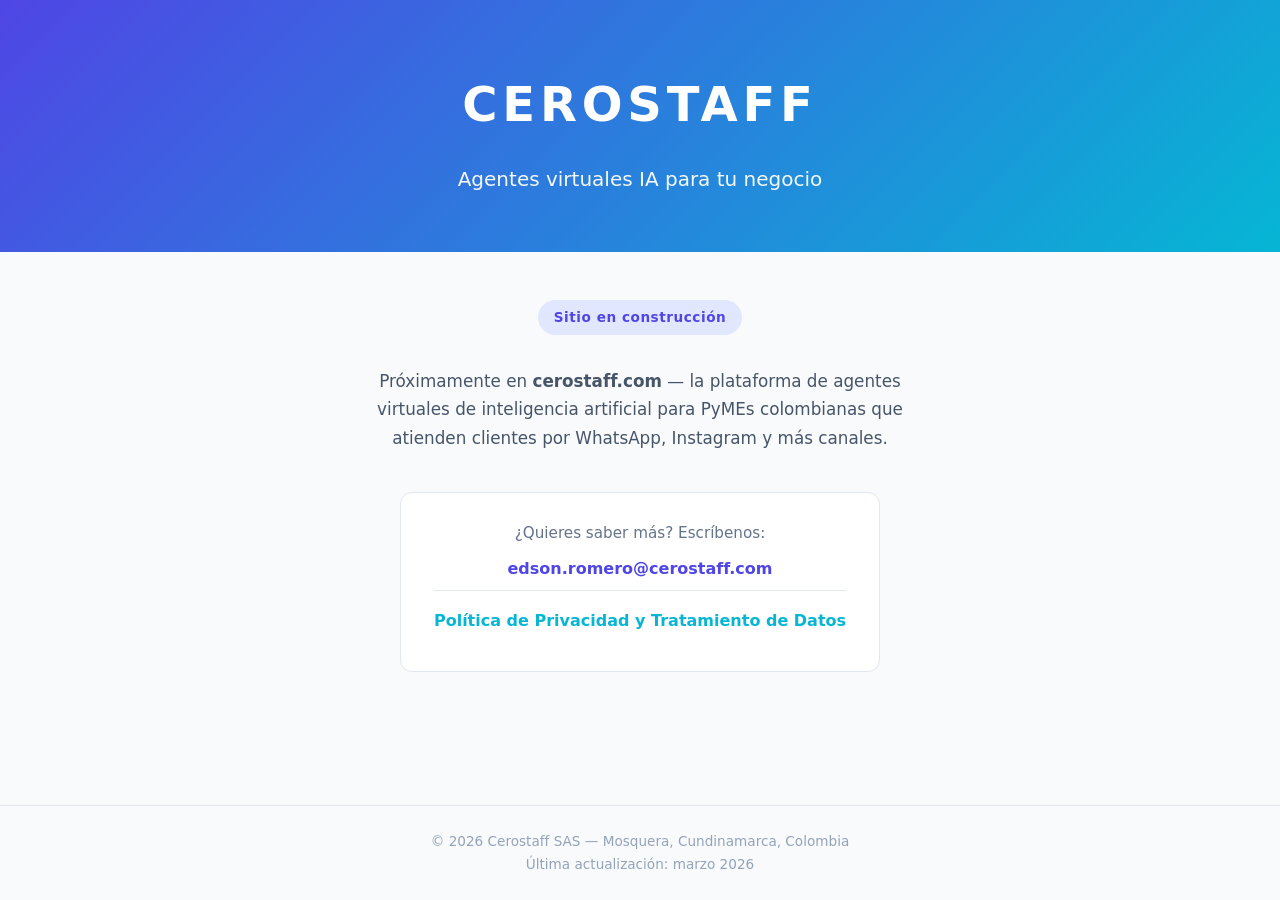
==== index.html @ b0e3f0ee "feat: privacy policy y landing page inicial" ====
<!DOCTYPE html>
<html lang="es">
<head>
  <meta charset="UTF-8">
  <meta name="viewport" content="width=device-width, initial-scale=1.0">
  <title>Cerostaff — Agentes virtuales IA para tu negocio</title>
  <style>
    * { box-sizing: border-box; margin: 0; padding: 0; }
    body {
      font-family: system-ui, -apple-system, BlinkMacSystemFont, 'Segoe UI', sans-serif;
      background: #f8fafc;
      color: #1e293b;
      line-height: 1.7;
      min-height: 100vh;
      display: flex;
      flex-direction: column;
    }
    header {
      background: linear-gradient(135deg, #4F46E5 0%, #06B6D4 100%);
      color: #fff;
      text-align: center;
      padding: 64px 24px 56px;
    }
    header h1 {
      font-size: 3rem;
      font-weight: 800;
      letter-spacing: 0.1em;
      text-transform: uppercase;
      margin-bottom: 16px;
    }
    header p.tagline {
      font-size: 1.25rem;
      opacity: 0.95;
      font-weight: 400;
    }
    main {
      max-width: 800px;
      margin: 0 auto;
      padding: 48px 24px;
      flex: 1;
      text-align: center;
    }
    .badge {
      display: inline-block;
      background: #e0e7ff;
      color: #4F46E5;
      font-size: 0.85rem;
      font-weight: 600;
      padding: 6px 16px;
      border-radius: 999px;
      margin-bottom: 32px;
      letter-spacing: 0.04em;
    }
    .description {
      font-size: 1.05rem;
      color: #475569;
      max-width: 560px;
      margin: 0 auto 40px;
    }
    .contact-block {
      background: #fff;
      border: 1px solid #e2e8f0;
      border-radius: 12px;
      padding: 28px 32px;
      max-width: 480px;
      margin: 0 auto 40px;
    }
    .contact-block p {
      font-size: 0.95rem;
      color: #64748b;
      margin-bottom: 8px;
    }
    .contact-block a {
      color: #4F46E5;
      font-weight: 600;
      text-decoration: none;
      font-size: 1rem;
    }
    .contact-block a:hover { text-decoration: underline; }
    .divider {
      border: none;
      border-top: 1px solid #e2e8f0;
      margin: 8px 0 16px;
    }
    .privacy-link {
      font-size: 0.9rem;
      color: #64748b;
    }
    .privacy-link a {
      color: #06B6D4;
      text-decoration: none;
    }
    .privacy-link a:hover { text-decoration: underline; }
    footer {
      text-align: center;
      padding: 24px;
      border-top: 1px solid #e2e8f0;
      font-size: 0.85rem;
      color: #94a3b8;
    }
  </style>
</head>
<body>
  <header>
    <h1>Cerostaff</h1>
    <p class="tagline">Agentes virtuales IA para tu negocio</p>
  </header>

  <main>
    <span class="badge">Sitio en construcción</span>

    <p class="description">
      Próximamente en <strong>cerostaff.com</strong> — la plataforma de agentes virtuales de inteligencia
      artificial para PyMEs colombianas que atienden clientes por WhatsApp, Instagram y más canales.
    </p>

    <div class="contact-block">
      <p>¿Quieres saber más? Escríbenos:</p>
      <a href="mailto:edson.romero@cerostaff.com">edson.romero@cerostaff.com</a>
      <hr class="divider">
      <p class="privacy-link">
        <a href="privacy-policy.html">Política de Privacidad y Tratamiento de Datos</a>
      </p>
    </div>
  </main>

  <footer>
    <p>© 2026 Cerostaff SAS — Mosquera, Cundinamarca, Colombia</p>
    <p>Última actualización: marzo 2026</p>
  </footer>
</body>
</html>
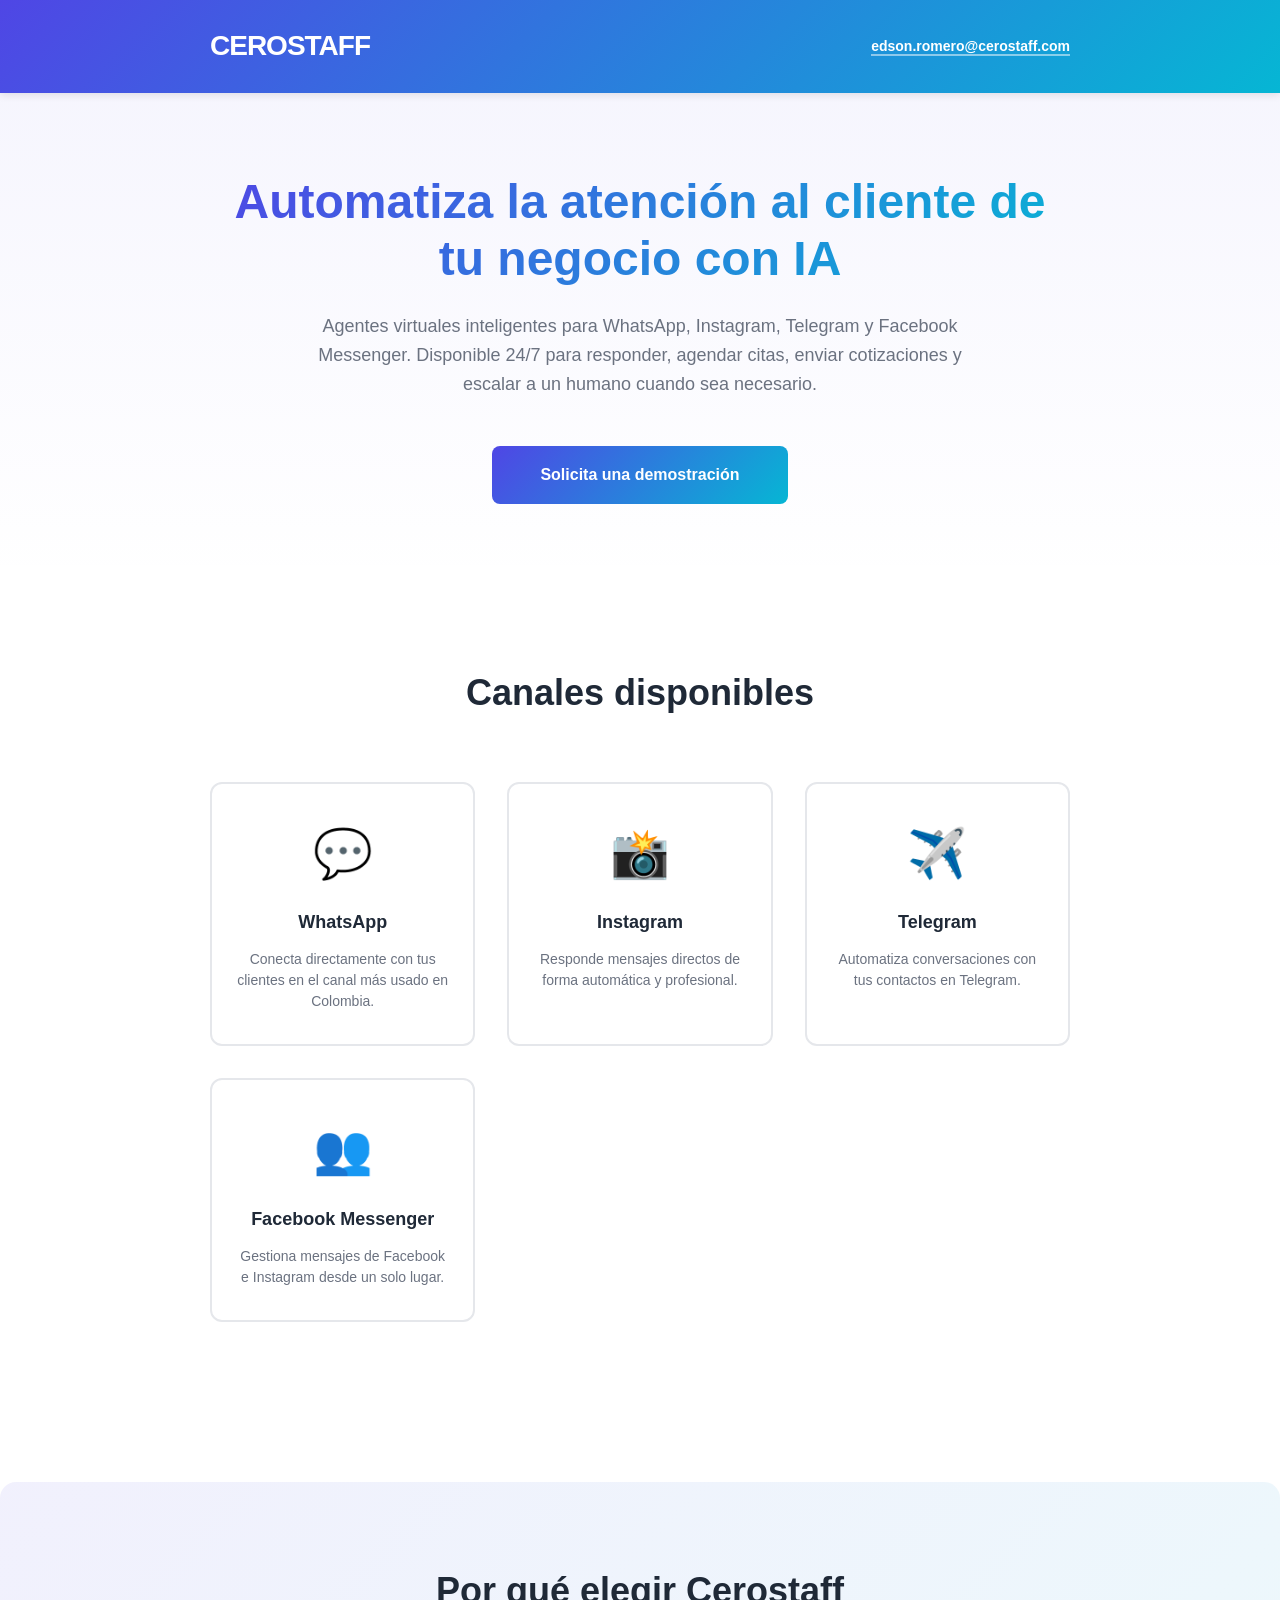
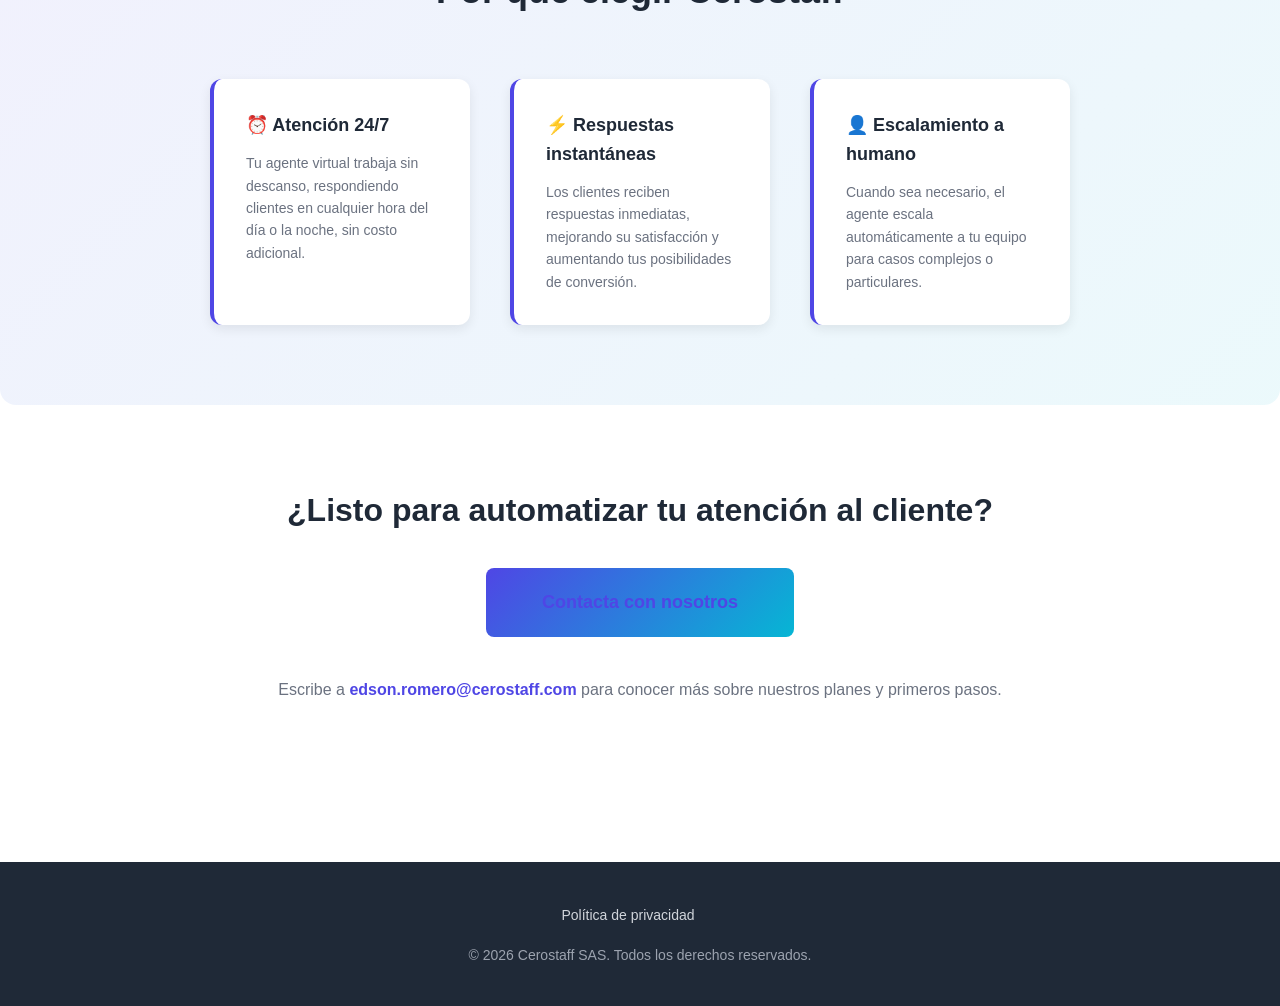
==== commit 468abd02: "Revamp index.html with new layout and styles Updated the HTML structure and styles for the website, " ====
--- a/index.html
+++ b/index.html
@@ -1,132 +1,431 @@
 <!DOCTYPE html>
 <html lang="es">
 <head>
-  <meta charset="UTF-8">
-  <meta name="viewport" content="width=device-width, initial-scale=1.0">
-  <title>Cerostaff — Agentes virtuales IA para tu negocio</title>
-  <style>
-    * { box-sizing: border-box; margin: 0; padding: 0; }
-    body {
-      font-family: system-ui, -apple-system, BlinkMacSystemFont, 'Segoe UI', sans-serif;
-      background: #f8fafc;
-      color: #1e293b;
-      line-height: 1.7;
-      min-height: 100vh;
-      display: flex;
-      flex-direction: column;
-    }
-    header {
-      background: linear-gradient(135deg, #4F46E5 0%, #06B6D4 100%);
-      color: #fff;
-      text-align: center;
-      padding: 64px 24px 56px;
-    }
-    header h1 {
-      font-size: 3rem;
-      font-weight: 800;
-      letter-spacing: 0.1em;
-      text-transform: uppercase;
-      margin-bottom: 16px;
-    }
-    header p.tagline {
-      font-size: 1.25rem;
-      opacity: 0.95;
-      font-weight: 400;
-    }
-    main {
-      max-width: 800px;
-      margin: 0 auto;
-      padding: 48px 24px;
-      flex: 1;
-      text-align: center;
-    }
-    .badge {
-      display: inline-block;
-      background: #e0e7ff;
-      color: #4F46E5;
-      font-size: 0.85rem;
-      font-weight: 600;
-      padding: 6px 16px;
-      border-radius: 999px;
-      margin-bottom: 32px;
-      letter-spacing: 0.04em;
-    }
-    .description {
-      font-size: 1.05rem;
-      color: #475569;
-      max-width: 560px;
-      margin: 0 auto 40px;
-    }
-    .contact-block {
-      background: #fff;
-      border: 1px solid #e2e8f0;
-      border-radius: 12px;
-      padding: 28px 32px;
-      max-width: 480px;
-      margin: 0 auto 40px;
-    }
-    .contact-block p {
-      font-size: 0.95rem;
-      color: #64748b;
-      margin-bottom: 8px;
-    }
-    .contact-block a {
-      color: #4F46E5;
-      font-weight: 600;
-      text-decoration: none;
-      font-size: 1rem;
-    }
-    .contact-block a:hover { text-decoration: underline; }
-    .divider {
-      border: none;
-      border-top: 1px solid #e2e8f0;
-      margin: 8px 0 16px;
-    }
-    .privacy-link {
-      font-size: 0.9rem;
-      color: #64748b;
-    }
-    .privacy-link a {
-      color: #06B6D4;
-      text-decoration: none;
-    }
-    .privacy-link a:hover { text-decoration: underline; }
-    footer {
-      text-align: center;
-      padding: 24px;
-      border-top: 1px solid #e2e8f0;
-      font-size: 0.85rem;
-      color: #94a3b8;
-    }
-  </style>
+    <meta charset="UTF-8">
+    <meta name="viewport" content="width=device-width, initial-scale=1.0">
+    <title>Cerostaff - Automatiza la Atención al Cliente con IA</title>
+    <style>
+        * {
+            margin: 0;
+            padding: 0;
+            box-sizing: border-box;
+        }
+
+        body {
+            font-family: -apple-system, BlinkMacSystemFont, 'Segoe UI', Roboto, 'Helvetica Neue', Arial, sans-serif;
+            line-height: 1.6;
+            color: #1f2937;
+            background-color: #ffffff;
+        }
+
+        .container {
+            max-width: 900px;
+            margin: 0 auto;
+            padding: 0 20px;
+        }
+
+        /* Header */
+        header {
+            background: linear-gradient(135deg, #4F46E5 0%, #06B6D4 100%);
+            padding: 24px 0;
+            position: sticky;
+            top: 0;
+            z-index: 1000;
+            box-shadow: 0 2px 8px rgba(0, 0, 0, 0.1);
+        }
+
+        .header-content {
+            display: flex;
+            justify-content: space-between;
+            align-items: center;
+        }
+
+        .logo {
+            font-size: 28px;
+            font-weight: 900;
+            color: white;
+            letter-spacing: -1px;
+        }
+
+        .contact-header {
+            font-size: 14px;
+            color: rgba(255, 255, 255, 0.9);
+        }
+
+        .contact-header a {
+            color: white;
+            text-decoration: none;
+            font-weight: 600;
+            border-bottom: 2px solid rgba(255, 255, 255, 0.5);
+            transition: border-color 0.3s;
+        }
+
+        .contact-header a:hover {
+            border-bottom-color: white;
+        }
+
+        /* Hero Section */
+        .hero {
+            padding: 80px 0;
+            text-align: center;
+            background: linear-gradient(180deg, rgba(79, 70, 229, 0.05) 0%, transparent 100%);
+        }
+
+        .hero h1 {
+            font-size: 48px;
+            font-weight: 900;
+            margin-bottom: 24px;
+            background: linear-gradient(135deg, #4F46E5 0%, #06B6D4 100%);
+            -webkit-background-clip: text;
+            -webkit-text-fill-color: transparent;
+            background-clip: text;
+            line-height: 1.2;
+        }
+
+        .hero p {
+            font-size: 18px;
+            color: #6b7280;
+            margin-bottom: 48px;
+            max-width: 700px;
+            margin-left: auto;
+            margin-right: auto;
+        }
+
+        .cta-button {
+            display: inline-block;
+            background: linear-gradient(135deg, #4F46E5 0%, #06B6D4 100%);
+            color: white;
+            padding: 16px 48px;
+            border-radius: 8px;
+            text-decoration: none;
+            font-weight: 600;
+            font-size: 16px;
+            transition: transform 0.3s, box-shadow 0.3s;
+            border: none;
+            cursor: pointer;
+        }
+
+        .cta-button:hover {
+            transform: translateY(-2px);
+            box-shadow: 0 12px 24px rgba(79, 70, 229, 0.3);
+        }
+
+        /* Channels Section */
+        .channels {
+            padding: 80px 0;
+        }
+
+        .section-title {
+            font-size: 36px;
+            font-weight: 900;
+            text-align: center;
+            margin-bottom: 60px;
+            color: #1f2937;
+        }
+
+        .channels-grid {
+            display: grid;
+            grid-template-columns: repeat(auto-fit, minmax(200px, 1fr));
+            gap: 32px;
+            margin-bottom: 80px;
+        }
+
+        .channel-card {
+            background: #ffffff;
+            border: 2px solid #e5e7eb;
+            border-radius: 12px;
+            padding: 32px 24px;
+            text-align: center;
+            transition: all 0.3s;
+            cursor: pointer;
+        }
+
+        .channel-card:hover {
+            border-color: #4F46E5;
+            box-shadow: 0 12px 32px rgba(79, 70, 229, 0.15);
+            transform: translateY(-4px);
+        }
+
+        .channel-icon {
+            font-size: 48px;
+            margin-bottom: 16px;
+            display: block;
+        }
+
+        .channel-card h3 {
+            font-size: 18px;
+            font-weight: 700;
+            margin-bottom: 12px;
+            color: #1f2937;
+        }
+
+        .channel-card p {
+            font-size: 14px;
+            color: #6b7280;
+            line-height: 1.5;
+        }
+
+        /* Benefits Section */
+        .benefits {
+            background: linear-gradient(135deg, rgba(79, 70, 229, 0.08) 0%, rgba(6, 182, 212, 0.08) 100%);
+            padding: 80px 0;
+            border-radius: 16px;
+        }
+
+        .benefits-grid {
+            display: grid;
+            grid-template-columns: repeat(auto-fit, minmax(250px, 1fr));
+            gap: 40px;
+        }
+
+        .benefit-card {
+            background: white;
+            padding: 32px;
+            border-radius: 12px;
+            border-left: 4px solid #4F46E5;
+            box-shadow: 0 4px 12px rgba(0, 0, 0, 0.08);
+        }
+
+        .benefit-card h3 {
+            font-size: 18px;
+            font-weight: 700;
+            margin-bottom: 12px;
+            color: #1f2937;
+        }
+
+        .benefit-card p {
+            font-size: 14px;
+            color: #6b7280;
+            line-height: 1.6;
+        }
+
+        /* Contact Section */
+        .contact {
+            padding: 80px 0;
+            text-align: center;
+        }
+
+        .contact h2 {
+            font-size: 32px;
+            font-weight: 900;
+            margin-bottom: 32px;
+            color: #1f2937;
+        }
+
+        .contact-cta {
+            display: inline-block;
+            background: linear-gradient(135deg, #4F46E5 0%, #06B6D4 100%);
+            color: white;
+            padding: 20px 56px;
+            border-radius: 8px;
+            text-decoration: none;
+            font-weight: 700;
+            font-size: 18px;
+            transition: transform 0.3s, box-shadow 0.3s;
+            margin-bottom: 24px;
+        }
+
+        .contact-cta:hover {
+            transform: translateY(-2px);
+            box-shadow: 0 16px 32px rgba(79, 70, 229, 0.35);
+        }
+
+        .contact p {
+            font-size: 16px;
+            color: #6b7280;
+            margin-top: 16px;
+        }
+
+        .contact a {
+            color: #4F46E5;
+            text-decoration: none;
+            font-weight: 600;
+            transition: color 0.3s;
+        }
+
+        .contact a:hover {
+            color: #06B6D4;
+        }
+
+        /* Footer */
+        footer {
+            background: #1f2937;
+            color: white;
+            padding: 40px 0;
+            margin-top: 80px;
+            text-align: center;
+        }
+
+        .footer-content {
+            margin-bottom: 16px;
+        }
+
+        .footer-links a {
+            color: #d1d5db;
+            text-decoration: none;
+            font-size: 14px;
+            transition: color 0.3s;
+            margin-right: 24px;
+        }
+
+        .footer-links a:hover {
+            color: #06B6D4;
+        }
+
+        .footer-copyright {
+            font-size: 14px;
+            color: #9ca3af;
+            margin-top: 16px;
+        }
+
+        /* Responsive */
+        @media (max-width: 768px) {
+            .hero h1 {
+                font-size: 36px;
+            }
+
+            .hero p {
+                font-size: 16px;
+            }
+
+            .section-title {
+                font-size: 28px;
+            }
+
+            .channels-grid {
+                grid-template-columns: 1fr;
+                gap: 20px;
+            }
+
+            .benefits-grid {
+                grid-template-columns: 1fr;
+            }
+
+            .header-content {
+                flex-direction: column;
+                gap: 12px;
+            }
+
+            .contact-header {
+                font-size: 12px;
+            }
+        }
+
+        @media (max-width: 480px) {
+            .hero {
+                padding: 60px 0;
+            }
+
+            .hero h1 {
+                font-size: 28px;
+                margin-bottom: 16px;
+            }
+
+            .cta-button {
+                padding: 14px 32px;
+                font-size: 14px;
+            }
+
+            .contact-cta {
+                padding: 16px 40px;
+                font-size: 16px;
+            }
+        }
+    </style>
 </head>
 <body>
-  <header>
-    <h1>Cerostaff</h1>
-    <p class="tagline">Agentes virtuales IA para tu negocio</p>
-  </header>
-
-  <main>
-    <span class="badge">Sitio en construcción</span>
-
-    <p class="description">
-      Próximamente en <strong>cerostaff.com</strong> — la plataforma de agentes virtuales de inteligencia
-      artificial para PyMEs colombianas que atienden clientes por WhatsApp, Instagram y más canales.
-    </p>
-
-    <div class="contact-block">
-      <p>¿Quieres saber más? Escríbenos:</p>
-      <a href="mailto:edson.romero@cerostaff.com">edson.romero@cerostaff.com</a>
-      <hr class="divider">
-      <p class="privacy-link">
-        <a href="privacy-policy.html">Política de Privacidad y Tratamiento de Datos</a>
-      </p>
-    </div>
-  </main>
-
-  <footer>
-    <p>© 2026 Cerostaff SAS — Mosquera, Cundinamarca, Colombia</p>
-    <p>Última actualización: marzo 2026</p>
-  </footer>
+    <!-- Header -->
+    <header>
+        <div class="container">
+            <div class="header-content">
+                <div class="logo">CEROSTAFF</div>
+                <div class="contact-header">
+                    <a href="mailto:edson.romero@cerostaff.com">edson.romero@cerostaff.com</a>
+                </div>
+            </div>
+        </div>
+    </header>
+
+    <!-- Hero Section -->
+    <section class="hero">
+        <div class="container">
+            <h1>Automatiza la atención al cliente de tu negocio con IA</h1>
+            <p>Agentes virtuales inteligentes para WhatsApp, Instagram, Telegram y Facebook Messenger. Disponible 24/7 para responder, agendar citas, enviar cotizaciones y escalar a un humano cuando sea necesario.</p>
+            <a href="mailto:edson.romero@cerostaff.com" class="cta-button">Solicita una demostración</a>
+        </div>
+    </section>
+
+    <!-- Channels Section -->
+    <section class="channels">
+        <div class="container">
+            <h2 class="section-title">Canales disponibles</h2>
+            <div class="channels-grid">
+                <div class="channel-card">
+                    <span class="channel-icon">💬</span>
+                    <h3>WhatsApp</h3>
+                    <p>Conecta directamente con tus clientes en el canal más usado en Colombia.</p>
+                </div>
+                <div class="channel-card">
+                    <span class="channel-icon">📸</span>
+                    <h3>Instagram</h3>
+                    <p>Responde mensajes directos de forma automática y profesional.</p>
+                </div>
+                <div class="channel-card">
+                    <span class="channel-icon">✈️</span>
+                    <h3>Telegram</h3>
+                    <p>Automatiza conversaciones con tus contactos en Telegram.</p>
+                </div>
+                <div class="channel-card">
+                    <span class="channel-icon">👥</span>
+                    <h3>Facebook Messenger</h3>
+                    <p>Gestiona mensajes de Facebook e Instagram desde un solo lugar.</p>
+                </div>
+            </div>
+        </div>
+    </section>
+
+    <!-- Benefits Section -->
+    <section class="benefits">
+        <div class="container">
+            <h2 class="section-title">Por qué elegir Cerostaff</h2>
+            <div class="benefits-grid">
+                <div class="benefit-card">
+                    <h3>⏰ Atención 24/7</h3>
+                    <p>Tu agente virtual trabaja sin descanso, respondiendo clientes en cualquier hora del día o la noche, sin costo adicional.</p>
+                </div>
+                <div class="benefit-card">
+                    <h3>⚡ Respuestas instantáneas</h3>
+                    <p>Los clientes reciben respuestas inmediatas, mejorando su satisfacción y aumentando tus posibilidades de conversión.</p>
+                </div>
+                <div class="benefit-card">
+                    <h3>👤 Escalamiento a humano</h3>
+                    <p>Cuando sea necesario, el agente escala automáticamente a tu equipo para casos complejos o particulares.</p>
+                </div>
+            </div>
+        </div>
+    </section>
+
+    <!-- Contact Section -->
+    <section class="contact">
+        <div class="container">
+            <h2>¿Listo para automatizar tu atención al cliente?</h2>
+            <a href="mailto:edson.romero@cerostaff.com" class="contact-cta">Contacta con nosotros</a>
+            <p>Escribe a <a href="mailto:edson.romero@cerostaff.com">edson.romero@cerostaff.com</a> para conocer más sobre nuestros planes y primeros pasos.</p>
+        </div>
+    </section>
+
+    <!-- Footer -->
+    <footer>
+        <div class="container">
+            <div class="footer-content">
+                <div class="footer-links">
+                    <a href="/privacy-policy.html">Política de privacidad</a>
+                </div>
+            </div>
+            <div class="footer-copyright">
+                © 2026 Cerostaff SAS. Todos los derechos reservados.
+            </div>
+        </div>
+    </footer>
 </body>
 </html>
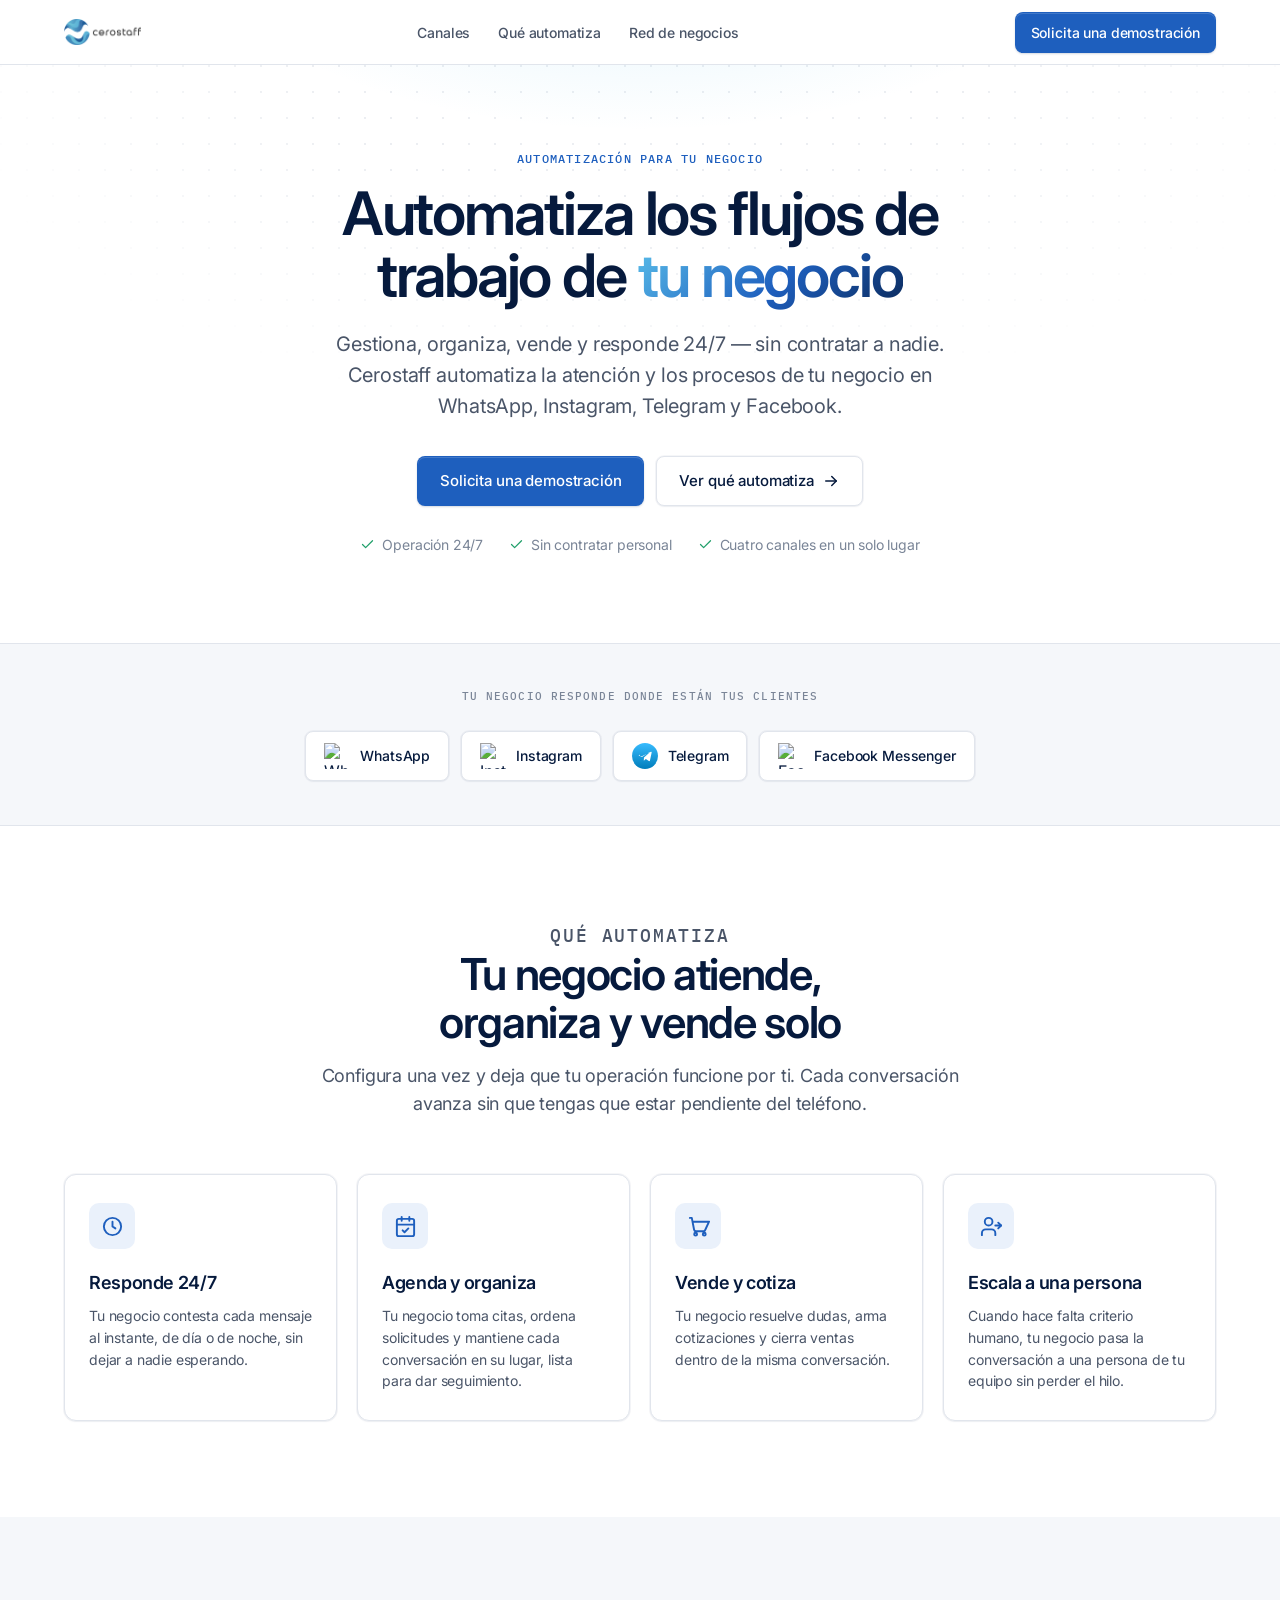
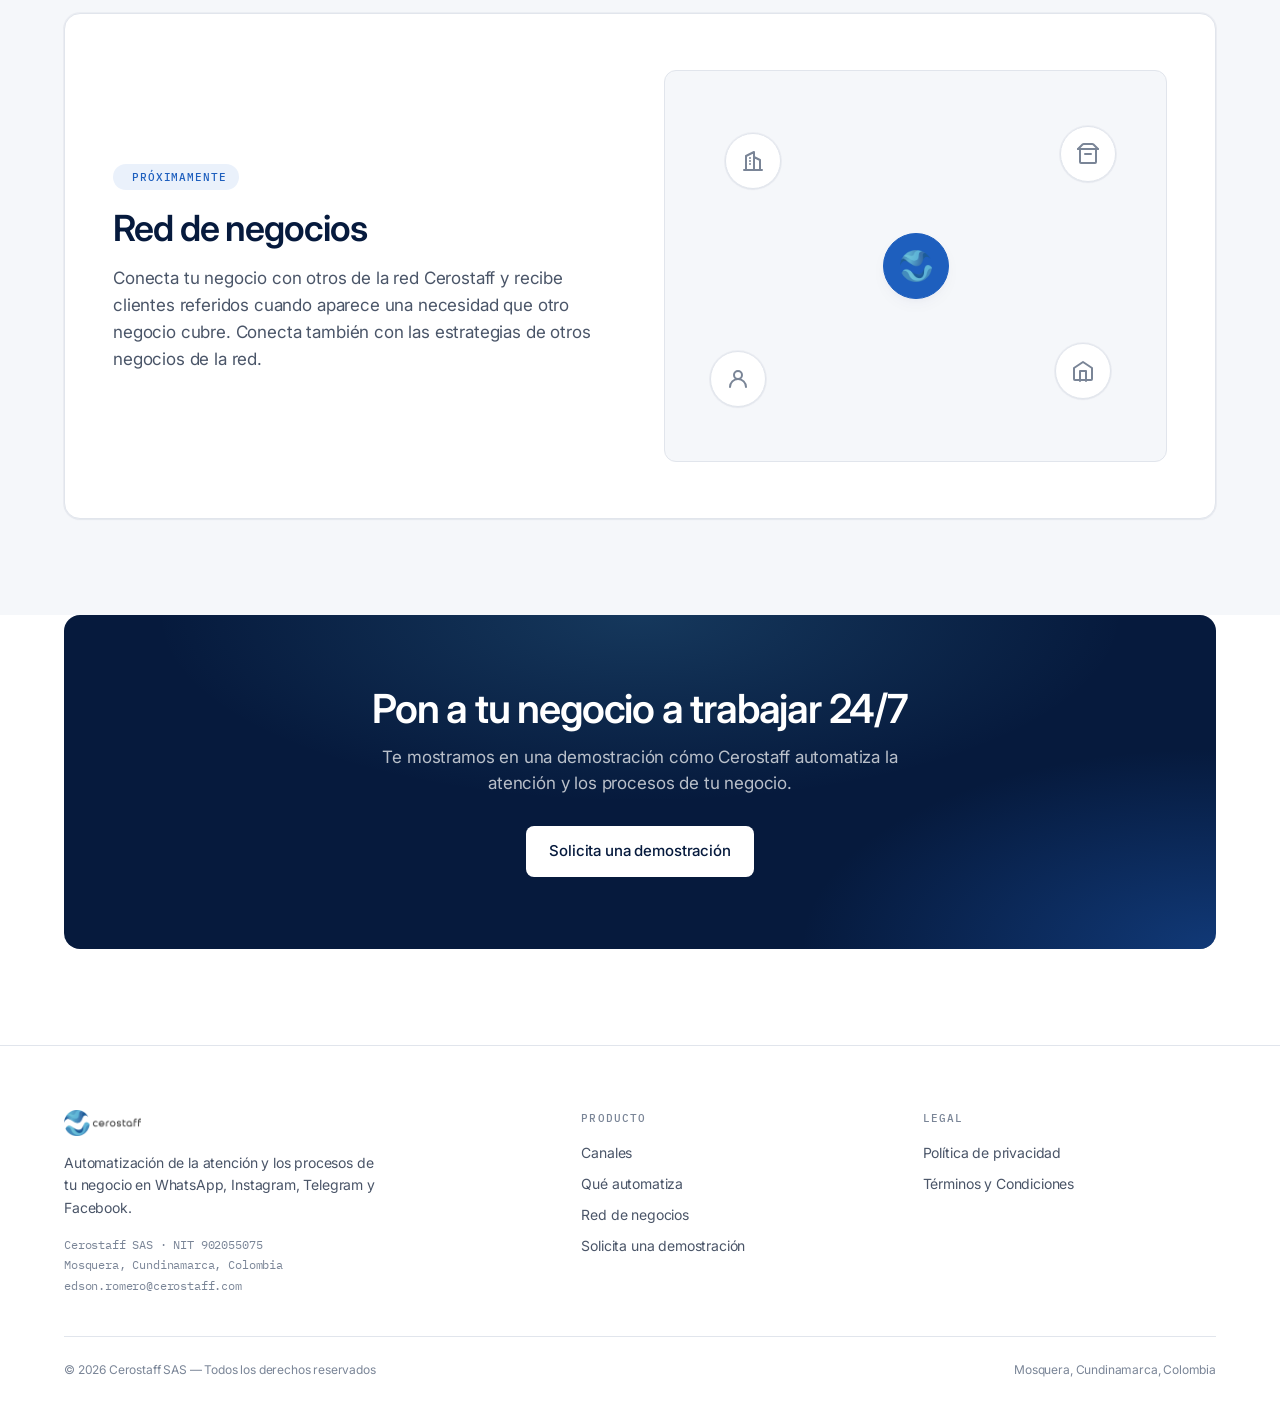
==== commit be60b236: "feat: nuevo contenido legal y landing (narrativa automatización)" ====
--- a/index.html
+++ b/index.html
@@ -1,431 +1,195 @@
 <!DOCTYPE html>
 <html lang="es">
 <head>
-    <meta charset="UTF-8">
-    <meta name="viewport" content="width=device-width, initial-scale=1.0">
-    <title>Cerostaff - Automatiza la Atención al Cliente con IA</title>
-    <style>
-        * {
-            margin: 0;
-            padding: 0;
-            box-sizing: border-box;
-        }
-
-        body {
-            font-family: -apple-system, BlinkMacSystemFont, 'Segoe UI', Roboto, 'Helvetica Neue', Arial, sans-serif;
-            line-height: 1.6;
-            color: #1f2937;
-            background-color: #ffffff;
-        }
-
-        .container {
-            max-width: 900px;
-            margin: 0 auto;
-            padding: 0 20px;
-        }
-
-        /* Header */
-        header {
-            background: linear-gradient(135deg, #4F46E5 0%, #06B6D4 100%);
-            padding: 24px 0;
-            position: sticky;
-            top: 0;
-            z-index: 1000;
-            box-shadow: 0 2px 8px rgba(0, 0, 0, 0.1);
-        }
-
-        .header-content {
-            display: flex;
-            justify-content: space-between;
-            align-items: center;
-        }
-
-        .logo {
-            font-size: 28px;
-            font-weight: 900;
-            color: white;
-            letter-spacing: -1px;
-        }
-
-        .contact-header {
-            font-size: 14px;
-            color: rgba(255, 255, 255, 0.9);
-        }
-
-        .contact-header a {
-            color: white;
-            text-decoration: none;
-            font-weight: 600;
-            border-bottom: 2px solid rgba(255, 255, 255, 0.5);
-            transition: border-color 0.3s;
-        }
-
-        .contact-header a:hover {
-            border-bottom-color: white;
-        }
-
-        /* Hero Section */
-        .hero {
-            padding: 80px 0;
-            text-align: center;
-            background: linear-gradient(180deg, rgba(79, 70, 229, 0.05) 0%, transparent 100%);
-        }
-
-        .hero h1 {
-            font-size: 48px;
-            font-weight: 900;
-            margin-bottom: 24px;
-            background: linear-gradient(135deg, #4F46E5 0%, #06B6D4 100%);
-            -webkit-background-clip: text;
-            -webkit-text-fill-color: transparent;
-            background-clip: text;
-            line-height: 1.2;
-        }
-
-        .hero p {
-            font-size: 18px;
-            color: #6b7280;
-            margin-bottom: 48px;
-            max-width: 700px;
-            margin-left: auto;
-            margin-right: auto;
-        }
-
-        .cta-button {
-            display: inline-block;
-            background: linear-gradient(135deg, #4F46E5 0%, #06B6D4 100%);
-            color: white;
-            padding: 16px 48px;
-            border-radius: 8px;
-            text-decoration: none;
-            font-weight: 600;
-            font-size: 16px;
-            transition: transform 0.3s, box-shadow 0.3s;
-            border: none;
-            cursor: pointer;
-        }
-
-        .cta-button:hover {
-            transform: translateY(-2px);
-            box-shadow: 0 12px 24px rgba(79, 70, 229, 0.3);
-        }
-
-        /* Channels Section */
-        .channels {
-            padding: 80px 0;
-        }
-
-        .section-title {
-            font-size: 36px;
-            font-weight: 900;
-            text-align: center;
-            margin-bottom: 60px;
-            color: #1f2937;
-        }
-
-        .channels-grid {
-            display: grid;
-            grid-template-columns: repeat(auto-fit, minmax(200px, 1fr));
-            gap: 32px;
-            margin-bottom: 80px;
-        }
-
-        .channel-card {
-            background: #ffffff;
-            border: 2px solid #e5e7eb;
-            border-radius: 12px;
-            padding: 32px 24px;
-            text-align: center;
-            transition: all 0.3s;
-            cursor: pointer;
-        }
-
-        .channel-card:hover {
-            border-color: #4F46E5;
-            box-shadow: 0 12px 32px rgba(79, 70, 229, 0.15);
-            transform: translateY(-4px);
-        }
-
-        .channel-icon {
-            font-size: 48px;
-            margin-bottom: 16px;
-            display: block;
-        }
-
-        .channel-card h3 {
-            font-size: 18px;
-            font-weight: 700;
-            margin-bottom: 12px;
-            color: #1f2937;
-        }
-
-        .channel-card p {
-            font-size: 14px;
-            color: #6b7280;
-            line-height: 1.5;
-        }
-
-        /* Benefits Section */
-        .benefits {
-            background: linear-gradient(135deg, rgba(79, 70, 229, 0.08) 0%, rgba(6, 182, 212, 0.08) 100%);
-            padding: 80px 0;
-            border-radius: 16px;
-        }
-
-        .benefits-grid {
-            display: grid;
-            grid-template-columns: repeat(auto-fit, minmax(250px, 1fr));
-            gap: 40px;
-        }
-
-        .benefit-card {
-            background: white;
-            padding: 32px;
-            border-radius: 12px;
-            border-left: 4px solid #4F46E5;
-            box-shadow: 0 4px 12px rgba(0, 0, 0, 0.08);
-        }
-
-        .benefit-card h3 {
-            font-size: 18px;
-            font-weight: 700;
-            margin-bottom: 12px;
-            color: #1f2937;
-        }
-
-        .benefit-card p {
-            font-size: 14px;
-            color: #6b7280;
-            line-height: 1.6;
-        }
-
-        /* Contact Section */
-        .contact {
-            padding: 80px 0;
-            text-align: center;
-        }
-
-        .contact h2 {
-            font-size: 32px;
-            font-weight: 900;
-            margin-bottom: 32px;
-            color: #1f2937;
-        }
-
-        .contact-cta {
-            display: inline-block;
-            background: linear-gradient(135deg, #4F46E5 0%, #06B6D4 100%);
-            color: white;
-            padding: 20px 56px;
-            border-radius: 8px;
-            text-decoration: none;
-            font-weight: 700;
-            font-size: 18px;
-            transition: transform 0.3s, box-shadow 0.3s;
-            margin-bottom: 24px;
-        }
-
-        .contact-cta:hover {
-            transform: translateY(-2px);
-            box-shadow: 0 16px 32px rgba(79, 70, 229, 0.35);
-        }
-
-        .contact p {
-            font-size: 16px;
-            color: #6b7280;
-            margin-top: 16px;
-        }
-
-        .contact a {
-            color: #4F46E5;
-            text-decoration: none;
-            font-weight: 600;
-            transition: color 0.3s;
-        }
-
-        .contact a:hover {
-            color: #06B6D4;
-        }
-
-        /* Footer */
-        footer {
-            background: #1f2937;
-            color: white;
-            padding: 40px 0;
-            margin-top: 80px;
-            text-align: center;
-        }
-
-        .footer-content {
-            margin-bottom: 16px;
-        }
-
-        .footer-links a {
-            color: #d1d5db;
-            text-decoration: none;
-            font-size: 14px;
-            transition: color 0.3s;
-            margin-right: 24px;
-        }
-
-        .footer-links a:hover {
-            color: #06B6D4;
-        }
-
-        .footer-copyright {
-            font-size: 14px;
-            color: #9ca3af;
-            margin-top: 16px;
-        }
-
-        /* Responsive */
-        @media (max-width: 768px) {
-            .hero h1 {
-                font-size: 36px;
-            }
-
-            .hero p {
-                font-size: 16px;
-            }
-
-            .section-title {
-                font-size: 28px;
-            }
-
-            .channels-grid {
-                grid-template-columns: 1fr;
-                gap: 20px;
-            }
-
-            .benefits-grid {
-                grid-template-columns: 1fr;
-            }
-
-            .header-content {
-                flex-direction: column;
-                gap: 12px;
-            }
-
-            .contact-header {
-                font-size: 12px;
-            }
-        }
-
-        @media (max-width: 480px) {
-            .hero {
-                padding: 60px 0;
-            }
-
-            .hero h1 {
-                font-size: 28px;
-                margin-bottom: 16px;
-            }
-
-            .cta-button {
-                padding: 14px 32px;
-                font-size: 14px;
-            }
-
-            .contact-cta {
-                padding: 16px 40px;
-                font-size: 16px;
-            }
-        }
-    </style>
+<meta charset="UTF-8"/>
+<meta name="viewport" content="width=device-width, initial-scale=1.0"/>
+<title>Cerostaff — Automatiza los flujos de trabajo de tu negocio</title>
+<meta name="description" content="Cerostaff automatiza la atención y los procesos de tu negocio en WhatsApp, Instagram, Telegram y Facebook. Gestiona, organiza, vende y responde 24/7 sin contratar a nadie."/>
+<link rel="icon" type="image/png" href="assets/logo-icon.png"/>
+<link rel="stylesheet" href="styles.css"/>
 </head>
 <body>
-    <!-- Header -->
-    <header>
-        <div class="container">
-            <div class="header-content">
-                <div class="logo">CEROSTAFF</div>
-                <div class="contact-header">
-                    <a href="mailto:edson.romero@cerostaff.com">edson.romero@cerostaff.com</a>
-                </div>
-            </div>
+
+<!-- ===================== HEADER ===================== -->
+<header class="site-header">
+  <div class="container">
+    <a class="logo" href="index.html" aria-label="Cerostaff — inicio">
+      <img src="assets/logo-color.png" alt="Cerostaff"/>
+    </a>
+    <nav class="site-nav" aria-label="Navegación principal">
+      <a href="#canales">Canales</a>
+      <a href="#automatiza">Qué automatiza</a>
+      <a href="#red">Red de negocios</a>
+    </nav>
+    <div class="header-actions">
+      <a class="btn btn-primary btn-sm" href="mailto:edson.romero@cerostaff.com?subject=Solicito%20una%20demostraci%C3%B3n%20de%20Cerostaff">Solicita una demostración</a>
+    </div>
+  </div>
+</header>
+
+<main>
+
+  <!-- ===================== HERO ===================== -->
+  <section class="hero" data-screen-label="Hero">
+    <div class="hero-grid" aria-hidden="true"></div>
+    <div class="hero-halo" aria-hidden="true"></div>
+    <div class="container">
+      <div class="hero-inner">
+        <p class="eyebrow">Automatización para tu negocio</p>
+        <h1>Automatiza los flujos de trabajo de <span class="accent">tu negocio</span></h1>
+        <p class="hero-sub">Gestiona, organiza, vende y responde 24/7 — sin contratar a nadie. Cerostaff automatiza la atención y los procesos de tu negocio en WhatsApp, Instagram, Telegram y Facebook.</p>
+        <div class="hero-ctas">
+          <a class="btn btn-primary" href="mailto:edson.romero@cerostaff.com?subject=Solicito%20una%20demostraci%C3%B3n%20de%20Cerostaff">Solicita una demostración</a>
+          <a class="btn btn-secondary" href="#automatiza">Ver qué automatiza
+            <svg viewBox="0 0 24 24" fill="none" stroke="currentColor" stroke-width="2" stroke-linecap="round" stroke-linejoin="round" aria-hidden="true"><path d="M5 12h14"/><path d="m13 6 6 6-6 6"/></svg>
+          </a>
         </div>
-    </header>
+        <div class="hero-meta">
+          <span><svg viewBox="0 0 24 24" fill="none" stroke="currentColor" stroke-width="2" stroke-linecap="round" stroke-linejoin="round" aria-hidden="true"><path d="M20 6 9 17l-5-5"/></svg>Operación 24/7</span>
+          <span><svg viewBox="0 0 24 24" fill="none" stroke="currentColor" stroke-width="2" stroke-linecap="round" stroke-linejoin="round" aria-hidden="true"><path d="M20 6 9 17l-5-5"/></svg>Sin contratar personal</span>
+          <span><svg viewBox="0 0 24 24" fill="none" stroke="currentColor" stroke-width="2" stroke-linecap="round" stroke-linejoin="round" aria-hidden="true"><path d="M20 6 9 17l-5-5"/></svg>Cuatro canales en un solo lugar</span>
+        </div>
+      </div>
+    </div>
+  </section>
 
-    <!-- Hero Section -->
-    <section class="hero">
-        <div class="container">
-            <h1>Automatiza la atención al cliente de tu negocio con IA</h1>
-            <p>Agentes virtuales inteligentes para WhatsApp, Instagram, Telegram y Facebook Messenger. Disponible 24/7 para responder, agendar citas, enviar cotizaciones y escalar a un humano cuando sea necesario.</p>
-            <a href="mailto:edson.romero@cerostaff.com" class="cta-button">Solicita una demostración</a>
+  <!-- ===================== CHANNELS ===================== -->
+  <section class="channels" id="canales" data-screen-label="Canales">
+    <div class="container">
+      <p class="channels-label">Tu negocio responde donde están tus clientes</p>
+      <div class="channels-row">
+        <div class="channel-tile">
+          <img src="assets/channels/whatsapp.png" alt="WhatsApp"/>
+          <span>WhatsApp</span>
         </div>
-    </section>
+        <div class="channel-tile">
+          <img src="assets/channels/instagram.png" alt="Instagram"/>
+          <span>Instagram</span>
+        </div>
+        <div class="channel-tile">
+          <svg viewBox="0 0 240 240" aria-hidden="true"><defs><linearGradient id="tg" x1="120" y1="0" x2="120" y2="240" gradientUnits="userSpaceOnUse"><stop stop-color="#37BBFE"/><stop offset="1" stop-color="#007DBB"/></linearGradient></defs><circle cx="120" cy="120" r="120" fill="url(#tg)"/><path d="M81.2 127.4 175 80.6c4.3-1.7 8.1.9 6.5 7.8l-15.7 74.1c-1.3 6.1-5 7.6-10.1 4.7l-28-20.6-13.5 13c-1.5 1.5-2.7 2.7-5.6 2.7l2-28.6 52.1-47c2.3-2-.5-3.1-3.5-1.2l-64.4 40.5-27.8-8.7c-6-1.9-6.2-6 1.3-8.9Z" fill="#fff"/></svg>
+          <span>Telegram</span>
+        </div>
+        <div class="channel-tile">
+          <img src="assets/channels/messenger.png" alt="Facebook Messenger"/>
+          <span>Facebook Messenger</span>
+        </div>
+      </div>
+    </div>
+  </section>
 
-    <!-- Channels Section -->
-    <section class="channels">
-        <div class="container">
-            <h2 class="section-title">Canales disponibles</h2>
-            <div class="channels-grid">
-                <div class="channel-card">
-                    <span class="channel-icon">💬</span>
-                    <h3>WhatsApp</h3>
-                    <p>Conecta directamente con tus clientes en el canal más usado en Colombia.</p>
-                </div>
-                <div class="channel-card">
-                    <span class="channel-icon">📸</span>
-                    <h3>Instagram</h3>
-                    <p>Responde mensajes directos de forma automática y profesional.</p>
-                </div>
-                <div class="channel-card">
-                    <span class="channel-icon">✈️</span>
-                    <h3>Telegram</h3>
-                    <p>Automatiza conversaciones con tus contactos en Telegram.</p>
-                </div>
-                <div class="channel-card">
-                    <span class="channel-icon">👥</span>
-                    <h3>Facebook Messenger</h3>
-                    <p>Gestiona mensajes de Facebook e Instagram desde un solo lugar.</p>
-                </div>
-            </div>
+  <!-- ===================== WHAT IT AUTOMATES ===================== -->
+  <section class="section" id="automatiza" data-screen-label="Qué automatiza">
+    <div class="container">
+      <div class="section-head">
+        <p class="eyebrow">Qué automatiza</p>
+        <h2>Tu negocio atiende, organiza y vende solo</h2>
+        <p>Configura una vez y deja que tu operación funcione por ti. Cada conversación avanza sin que tengas que estar pendiente del teléfono.</p>
+      </div>
+      <div class="auto-grid">
+        <article class="auto-card">
+          <div class="auto-icon" aria-hidden="true">
+            <svg viewBox="0 0 24 24" fill="none" stroke="currentColor" stroke-width="2" stroke-linecap="round" stroke-linejoin="round"><circle cx="12" cy="12" r="9"/><path d="M12 7v5l3 2"/></svg>
+          </div>
+          <h3>Responde 24/7</h3>
+          <p>Tu negocio contesta cada mensaje al instante, de día o de noche, sin dejar a nadie esperando.</p>
+        </article>
+        <article class="auto-card">
+          <div class="auto-icon" aria-hidden="true">
+            <svg viewBox="0 0 24 24" fill="none" stroke="currentColor" stroke-width="2" stroke-linecap="round" stroke-linejoin="round"><rect x="3" y="4" width="18" height="18" rx="2"/><path d="M16 2v4M8 2v4M3 10h18"/><path d="m9 16 2 2 4-4"/></svg>
+          </div>
+          <h3>Agenda y organiza</h3>
+          <p>Tu negocio toma citas, ordena solicitudes y mantiene cada conversación en su lugar, lista para dar seguimiento.</p>
+        </article>
+        <article class="auto-card">
+          <div class="auto-icon" aria-hidden="true">
+            <svg viewBox="0 0 24 24" fill="none" stroke="currentColor" stroke-width="2" stroke-linecap="round" stroke-linejoin="round"><path d="M3 3h2l2.4 12.4a2 2 0 0 0 2 1.6h7.7a2 2 0 0 0 2-1.6L23 7H6"/><circle cx="9" cy="20" r="1.5"/><circle cx="18" cy="20" r="1.5"/></svg>
+          </div>
+          <h3>Vende y cotiza</h3>
+          <p>Tu negocio resuelve dudas, arma cotizaciones y cierra ventas dentro de la misma conversación.</p>
+        </article>
+        <article class="auto-card">
+          <div class="auto-icon" aria-hidden="true">
+            <svg viewBox="0 0 24 24" fill="none" stroke="currentColor" stroke-width="2" stroke-linecap="round" stroke-linejoin="round"><path d="M16 21v-2a4 4 0 0 0-4-4H6a4 4 0 0 0-4 4v2"/><circle cx="9" cy="7" r="4"/><path d="M22 11h-6"/><path d="m19 8 3 3-3 3"/></svg>
+          </div>
+          <h3>Escala a una persona</h3>
+          <p>Cuando hace falta criterio humano, tu negocio pasa la conversación a una persona de tu equipo sin perder el hilo.</p>
+        </article>
+      </div>
+    </div>
+  </section>
+
+  <!-- ===================== NETWORK TEASER ===================== -->
+  <section class="section section-muted" id="red" data-screen-label="Red de negocios">
+    <div class="container">
+      <div class="network">
+        <div class="network-copy">
+          <span class="badge">
+            <svg viewBox="0 0 24 24" fill="none" stroke="currentColor" stroke-width="2" stroke-linecap="round" stroke-linejoin="round" aria-hidden="true"><circle cx="12" cy="12" r="3"/><circle cx="5" cy="6" r="2"/><circle cx="19" cy="6" r="2"/><circle cx="5" cy="18" r="2"/><circle cx="19" cy="18" r="2"/><path d="m7 7 3 3M17 7l-3 3M7 17l3-3M17 17l-3-3"/></svg>
+            Próximamente
+          </span>
+          <h2>Red de negocios</h2>
+          <p>Conecta tu negocio con otros de la red Cerostaff y recibe clientes referidos cuando aparece una necesidad que otro negocio cubre. Conecta también con las estrategias de otros negocios de la red.</p>
         </div>
-    </section>
+        <div class="network-visual" aria-hidden="true">
+          <div class="network-node center" style="left:50%;top:50%;transform:translate(-50%,-50%);">
+            <img src="assets/logo-icon.png" alt="" style="width:32px;height:32px;"/>
+          </div>
+          <div class="network-node" style="left:12%;top:16%;"><svg viewBox="0 0 24 24" fill="none" stroke="currentColor" stroke-width="2" stroke-linecap="round" stroke-linejoin="round"><path d="M3 21h18M5 21V7l8-4v18M19 21V11l-6-3"/><path d="M9 9v.01M9 12v.01M9 15v.01"/></svg></div>
+          <div class="network-node" style="right:10%;top:14%;"><svg viewBox="0 0 24 24" fill="none" stroke="currentColor" stroke-width="2" stroke-linecap="round" stroke-linejoin="round"><path d="m2 7 4.5-4.5a2 2 0 0 1 1.4-.5h8.2a2 2 0 0 1 1.4.5L22 7"/><path d="M4 7v13a1 1 0 0 0 1 1h14a1 1 0 0 0 1-1V7"/><path d="M2 7h20M9 12h6"/></svg></div>
+          <div class="network-node" style="left:9%;bottom:14%;"><svg viewBox="0 0 24 24" fill="none" stroke="currentColor" stroke-width="2" stroke-linecap="round" stroke-linejoin="round"><circle cx="12" cy="8" r="4"/><path d="M4 20a8 8 0 0 1 16 0"/></svg></div>
+          <div class="network-node" style="right:11%;bottom:16%;"><svg viewBox="0 0 24 24" fill="none" stroke="currentColor" stroke-width="2" stroke-linecap="round" stroke-linejoin="round"><path d="M3 9 12 3l9 6v11a1 1 0 0 1-1 1H4a1 1 0 0 1-1-1z"/><path d="M9 22V12h6v10"/></svg></div>
+        </div>
+      </div>
+    </div>
+  </section>
 
-    <!-- Benefits Section -->
-    <section class="benefits">
-        <div class="container">
-            <h2 class="section-title">Por qué elegir Cerostaff</h2>
-            <div class="benefits-grid">
-                <div class="benefit-card">
-                    <h3>⏰ Atención 24/7</h3>
-                    <p>Tu agente virtual trabaja sin descanso, respondiendo clientes en cualquier hora del día o la noche, sin costo adicional.</p>
-                </div>
-                <div class="benefit-card">
-                    <h3>⚡ Respuestas instantáneas</h3>
-                    <p>Los clientes reciben respuestas inmediatas, mejorando su satisfacción y aumentando tus posibilidades de conversión.</p>
-                </div>
-                <div class="benefit-card">
-                    <h3>👤 Escalamiento a humano</h3>
-                    <p>Cuando sea necesario, el agente escala automáticamente a tu equipo para casos complejos o particulares.</p>
-                </div>
-            </div>
+  <!-- ===================== FINAL CTA ===================== -->
+  <section class="cta-banner-section">
+    <div class="container">
+      <div class="cta-banner">
+        <div class="cta-banner-glow" aria-hidden="true"></div>
+        <h2>Pon a tu negocio a trabajar 24/7</h2>
+        <p>Te mostramos en una demostración cómo Cerostaff automatiza la atención y los procesos de tu negocio.</p>
+        <a class="btn btn-on-dark" href="mailto:edson.romero@cerostaff.com?subject=Solicito%20una%20demostraci%C3%B3n%20de%20Cerostaff">Solicita una demostración</a>
+      </div>
+    </div>
+  </section>
+
+</main>
+
+<!-- ===================== FOOTER ===================== -->
+<footer class="site-footer">
+  <div class="container">
+    <div class="footer-grid">
+      <div class="footer-brand">
+        <img src="assets/logo-color.png" alt="Cerostaff"/>
+        <p>Automatización de la atención y los procesos de tu negocio en WhatsApp, Instagram, Telegram y Facebook.</p>
+        <div class="footer-legal-id">
+          Cerostaff SAS · NIT 902055075<br/>
+          Mosquera, Cundinamarca, Colombia<br/>
+          <a href="mailto:edson.romero@cerostaff.com">edson.romero@cerostaff.com</a>
         </div>
-    </section>
+      </div>
+      <div class="footer-col">
+        <h4>Producto</h4>
+        <a href="index.html#canales">Canales</a>
+        <a href="index.html#automatiza">Qué automatiza</a>
+        <a href="index.html#red">Red de negocios</a>
+        <a href="mailto:edson.romero@cerostaff.com?subject=Solicito%20una%20demostraci%C3%B3n%20de%20Cerostaff">Solicita una demostración</a>
+      </div>
+      <div class="footer-col">
+        <h4>Legal</h4>
+        <a href="privacy-policy.html">Política de privacidad</a>
+        <a href="terms-of-service.html">Términos y Condiciones</a>
+      </div>
+    </div>
+    <div class="footer-bottom">
+      <span>© 2026 Cerostaff SAS — Todos los derechos reservados</span>
+      <span>Mosquera, Cundinamarca, Colombia</span>
+    </div>
+  </div>
+</footer>
 
-    <!-- Contact Section -->
-    <section class="contact">
-        <div class="container">
-            <h2>¿Listo para automatizar tu atención al cliente?</h2>
-            <a href="mailto:edson.romero@cerostaff.com" class="contact-cta">Contacta con nosotros</a>
-            <p>Escribe a <a href="mailto:edson.romero@cerostaff.com">edson.romero@cerostaff.com</a> para conocer más sobre nuestros planes y primeros pasos.</p>
-        </div>
-    </section>
-
-    <!-- Footer -->
-    <footer>
-        <div class="container">
-            <div class="footer-content">
-                <div class="footer-links">
-                    <a href="/privacy-policy.html">Política de privacidad</a>
-                </div>
-            </div>
-            <div class="footer-copyright">
-                © 2026 Cerostaff SAS. Todos los derechos reservados.
-            </div>
-        </div>
-    </footer>
 </body>
 </html>
--- a/styles.css
+++ b/styles.css
@@ -0,0 +1,756 @@
+/* =========================================================================
+   Cerostaff — legal.cerostaff.com
+   Shared stylesheet for index.html · privacy-policy.html · terms-of-service.html
+   Self-contained: design tokens + components. No build, no JS framework.
+   Typography: Inter (UI) + IBM Plex Mono (data) via Google Fonts.
+   ========================================================================= */
+
+@import url('https://fonts.googleapis.com/css2?family=Inter:wght@300;400;500;600;700&family=IBM+Plex+Mono:wght@400;500;600&display=swap');
+
+/* -------------------------------------------------------------------------
+   Tokens
+   ------------------------------------------------------------------------- */
+:root {
+  /* Brand */
+  --color-brand-sky:  #5BC0EB;
+  --color-brand:      #1E5FBE;
+  --color-brand-deep: #0B2A5B;
+  --color-brand-ink:  #061A3D;
+  --gradient-brand: linear-gradient(135deg, #5BC0EB 0%, #1E5FBE 55%, #0B2A5B 100%);
+  --gradient-brand-radial: radial-gradient(60% 80% at 50% 0%, rgba(91,192,235,0.18) 0%, rgba(255,255,255,0) 70%);
+
+  /* Neutrals */
+  --color-bg:            #FFFFFF;
+  --color-bg-muted:      #F5F7FA;
+  --color-bg-sunken:     #EEF2F7;
+  --color-border:        #E1E5EC;
+  --color-border-strong: #C9D0DA;
+  --color-fg:            #061A3D;
+  --color-fg-muted:      #4A5568;
+  --color-fg-subtle:     #7A8597;
+  --color-fg-disabled:   #B1BAC7;
+
+  /* Semantic */
+  --color-success:    #22A06B;
+  --color-success-bg: #E6F6EE;
+  --color-info-bg:    #EAF1FB;
+  --color-channel-whatsapp: #25D366;
+
+  /* Type */
+  --font-sans: 'Inter', ui-sans-serif, system-ui, -apple-system, 'Segoe UI', Roboto, sans-serif;
+  --font-mono: 'IBM Plex Mono', ui-monospace, SFMono-Regular, Menlo, monospace;
+
+  /* Radius */
+  --radius-md:  6px;
+  --radius-lg:  8px;
+  --radius-xl:  12px;
+  --radius-2xl: 16px;
+  --radius-pill: 999px;
+
+  /* Spacing */
+  --container-max: 1200px;
+  --section-gap: 96px;
+
+  /* Shadows */
+  --shadow-card:
+    rgba(11,42,91,0.04) 0 0 0 1px,
+    rgba(11,42,91,0.04) 0 1px 2px 0,
+    rgba(255,255,255,0.5) 0 0 0 1px inset;
+  --shadow-md:
+    rgba(11,42,91,0.05) 0 6px 18px -4px,
+    rgba(11,42,91,0.04) 0 2px 6px -2px;
+  --shadow-xl:
+    rgba(11,42,91,0.03) 0 24px 40px -8px,
+    rgba(11,42,91,0.04) 0 12px 20px -6px,
+    rgba(11,42,91,0.03) 0 4px 8px -2px;
+  --shadow-focus: 0 0 0 3px rgba(30,95,190,0.18);
+
+  /* Motion */
+  --ease-out: cubic-bezier(0.22, 1, 0.36, 1);
+  --dur-fast: 120ms;
+  --dur-base: 200ms;
+}
+
+/* -------------------------------------------------------------------------
+   Base
+   ------------------------------------------------------------------------- */
+* { box-sizing: border-box; }
+html { scroll-behavior: smooth; -webkit-text-size-adjust: 100%; }
+html, body { margin: 0; padding: 0; }
+body {
+  font-family: var(--font-sans);
+  font-size: 16px;
+  line-height: 1.5;
+  letter-spacing: -0.01em;
+  color: var(--color-fg);
+  background: var(--color-bg);
+  -webkit-font-smoothing: antialiased;
+  -moz-osx-font-smoothing: grayscale;
+  text-rendering: optimizeLegibility;
+}
+a { color: inherit; text-decoration: none; }
+img { max-width: 100%; display: block; }
+:focus-visible { outline: none; box-shadow: var(--shadow-focus); border-radius: 4px; }
+
+.container {
+  max-width: var(--container-max);
+  margin: 0 auto;
+  padding: 0 24px;
+}
+
+.eyebrow {
+  display: inline-block;
+  font-family: var(--font-mono);
+  font-size: 12px;
+  font-weight: 500;
+  color: var(--color-brand);
+  text-transform: uppercase;
+  letter-spacing: 0.10em;
+  margin: 0 0 14px;
+}
+
+/* -------------------------------------------------------------------------
+   Buttons
+   ------------------------------------------------------------------------- */
+.btn {
+  display: inline-flex;
+  align-items: center;
+  justify-content: center;
+  gap: 8px;
+  font-family: var(--font-sans);
+  font-weight: 500;
+  font-size: 15px;
+  letter-spacing: -0.01em;
+  padding: 13px 22px;
+  border: 1px solid transparent;
+  border-radius: var(--radius-lg);
+  cursor: pointer;
+  transition: background var(--dur-fast) var(--ease-out),
+              border-color var(--dur-fast) var(--ease-out),
+              box-shadow var(--dur-fast) var(--ease-out),
+              transform var(--dur-fast) var(--ease-out);
+  white-space: nowrap;
+}
+.btn:active { transform: scale(0.99); }
+.btn svg { width: 18px; height: 18px; }
+
+.btn-primary {
+  background: var(--color-brand);
+  color: #fff;
+  box-shadow: inset 0 1px 0 rgba(255,255,255,0.16), 0 1px 2px rgba(11,42,91,0.18);
+}
+.btn-primary:hover { background: var(--color-brand-deep); }
+
+.btn-secondary {
+  background: #fff;
+  color: var(--color-fg);
+  border-color: var(--color-border);
+  box-shadow: var(--shadow-card);
+}
+.btn-secondary:hover { border-color: var(--color-border-strong); }
+
+.btn-on-dark {
+  background: #fff;
+  color: var(--color-brand-ink);
+}
+.btn-on-dark:hover { background: var(--color-bg-muted); }
+
+.btn-sm { padding: 9px 15px; font-size: 14px; }
+
+/* -------------------------------------------------------------------------
+   Header (shared, all 3 pages)
+   ------------------------------------------------------------------------- */
+.site-header {
+  position: sticky;
+  top: 0;
+  z-index: 50;
+  background: rgba(255,255,255,0.78);
+  backdrop-filter: saturate(180%) blur(14px);
+  -webkit-backdrop-filter: saturate(180%) blur(14px);
+  border-bottom: 1px solid var(--color-border);
+}
+.site-header .container {
+  display: flex;
+  align-items: center;
+  justify-content: space-between;
+  gap: 24px;
+  height: 64px;
+}
+.site-header .logo img { height: 26px; width: auto; }
+.site-nav {
+  display: flex;
+  align-items: center;
+  gap: 28px;
+}
+.site-nav a {
+  font-size: 14px;
+  font-weight: 500;
+  color: var(--color-fg-muted);
+  transition: color var(--dur-fast) var(--ease-out);
+}
+.site-nav a:hover { color: var(--color-fg); }
+.header-actions { display: flex; align-items: center; gap: 12px; }
+
+/* mobile nav: collapse links, keep CTA */
+@media (max-width: 820px) {
+  .site-nav { display: none; }
+}
+
+/* -------------------------------------------------------------------------
+   Footer (shared, all 3 pages)
+   ------------------------------------------------------------------------- */
+.site-footer {
+  background: #fff;
+  border-top: 1px solid var(--color-border);
+  padding: 64px 0 32px;
+}
+.footer-grid {
+  display: grid;
+  grid-template-columns: 1.6fr 1fr 1fr;
+  gap: 48px;
+  padding-bottom: 40px;
+  border-bottom: 1px solid var(--color-border);
+}
+.footer-brand img { height: 26px; width: auto; margin-bottom: 16px; }
+.footer-brand p {
+  font-size: 14px;
+  line-height: 1.6;
+  color: var(--color-fg-muted);
+  max-width: 320px;
+  margin: 0;
+}
+.footer-legal-id {
+  font-family: var(--font-mono);
+  font-size: 12px;
+  color: var(--color-fg-subtle);
+  margin-top: 16px;
+  line-height: 1.7;
+}
+.footer-col h4 {
+  font-family: var(--font-mono);
+  font-size: 11px;
+  font-weight: 500;
+  letter-spacing: 0.10em;
+  text-transform: uppercase;
+  color: var(--color-fg-subtle);
+  margin: 0 0 16px;
+}
+.footer-col a,
+.footer-col span {
+  display: block;
+  font-size: 14px;
+  color: var(--color-fg-muted);
+  margin-top: 10px;
+  transition: color var(--dur-fast) var(--ease-out);
+}
+.footer-col a:hover { color: var(--color-brand); }
+.footer-bottom {
+  display: flex;
+  flex-wrap: wrap;
+  gap: 8px 24px;
+  justify-content: space-between;
+  padding-top: 24px;
+  font-size: 12px;
+  color: var(--color-fg-subtle);
+}
+@media (max-width: 760px) {
+  .footer-grid { grid-template-columns: 1fr 1fr; gap: 36px; }
+  .footer-brand { grid-column: 1 / -1; }
+}
+@media (max-width: 480px) {
+  .footer-grid { grid-template-columns: 1fr; gap: 28px; }
+}
+
+/* -------------------------------------------------------------------------
+   Landing — Hero
+   ------------------------------------------------------------------------- */
+.hero {
+  position: relative;
+  overflow: hidden;
+  isolation: isolate;
+  padding: 80px 0 88px;
+  text-align: center;
+}
+.hero-grid {
+  position: absolute; inset: 0; z-index: -2;
+  background-image: radial-gradient(circle at 1px 1px, rgba(11,42,91,0.16) 1px, transparent 0);
+  background-size: 26px 26px;
+  mask-image: radial-gradient(70% 80% at 50% 0%, #000 35%, transparent 78%);
+  -webkit-mask-image: radial-gradient(70% 80% at 50% 0%, #000 35%, transparent 78%);
+  opacity: 0.5;
+}
+.hero-halo {
+  position: absolute; inset: -25% 0 auto 0; z-index: -1;
+  height: 60vh; pointer-events: none;
+  background: radial-gradient(55% 60% at 50% 0%, rgba(91,192,235,0.20) 0%, rgba(255,255,255,0) 65%);
+}
+.hero-inner { max-width: 760px; margin: 0 auto; }
+.hero h1 {
+  font-size: clamp(34px, 6vw, 60px);
+  line-height: 1.04;
+  letter-spacing: -0.035em;
+  font-weight: 600;
+  color: var(--color-brand-ink);
+  margin: 0 0 22px;
+  text-wrap: balance;
+}
+.hero h1 .accent {
+  background: var(--gradient-brand);
+  -webkit-background-clip: text;
+  background-clip: text;
+  color: transparent;
+}
+.hero-sub {
+  font-size: clamp(17px, 2.4vw, 20px);
+  line-height: 1.55;
+  color: var(--color-fg-muted);
+  margin: 0 auto 34px;
+  max-width: 620px;
+  text-wrap: pretty;
+}
+.hero-ctas {
+  display: flex;
+  flex-wrap: wrap;
+  gap: 12px;
+  justify-content: center;
+  margin-bottom: 28px;
+}
+.hero-meta {
+  display: flex;
+  flex-wrap: wrap;
+  gap: 10px 26px;
+  justify-content: center;
+  font-size: 14px;
+  color: var(--color-fg-subtle);
+}
+.hero-meta span { display: inline-flex; align-items: center; gap: 7px; }
+.hero-meta svg { width: 15px; height: 15px; color: var(--color-success); }
+
+/* -------------------------------------------------------------------------
+   Landing — Channels strip
+   ------------------------------------------------------------------------- */
+.channels {
+  padding: 44px 0;
+  border-top: 1px solid var(--color-border);
+  border-bottom: 1px solid var(--color-border);
+  background: var(--color-bg-muted);
+}
+.channels-label {
+  text-align: center;
+  font-family: var(--font-mono);
+  font-size: 11px;
+  font-weight: 500;
+  letter-spacing: 0.10em;
+  text-transform: uppercase;
+  color: var(--color-fg-subtle);
+  margin: 0 0 26px;
+}
+.channels-row {
+  display: flex;
+  flex-wrap: wrap;
+  justify-content: center;
+  gap: 12px;
+}
+.channel-tile {
+  display: inline-flex;
+  align-items: center;
+  gap: 10px;
+  padding: 11px 18px;
+  background: #fff;
+  border: 1px solid var(--color-border);
+  border-radius: var(--radius-lg);
+  box-shadow: var(--shadow-card);
+  transition: transform var(--dur-fast) var(--ease-out),
+              box-shadow var(--dur-fast) var(--ease-out);
+}
+.channel-tile:hover { transform: translateY(-1px); box-shadow: var(--shadow-md); }
+.channel-tile img,
+.channel-tile svg { width: 26px; height: 26px; object-fit: contain; }
+.channel-tile span { font-size: 14px; font-weight: 500; color: var(--color-fg); }
+
+/* -------------------------------------------------------------------------
+   Generic section
+   ------------------------------------------------------------------------- */
+.section { padding: var(--section-gap) 0; }
+.section-muted { background: var(--color-bg-muted); }
+.section-head { max-width: 680px; margin: 0 auto 56px; text-align: center; }
+.section-head h2 {
+  font-size: clamp(28px, 4.4vw, 44px);
+  line-height: 1.1;
+  letter-spacing: -0.03em;
+  font-weight: 600;
+  color: var(--color-fg);
+  margin: 0 0 16px;
+  text-wrap: balance;
+}
+.section-head p {
+  font-size: 18px;
+  line-height: 1.55;
+  color: var(--color-fg-muted);
+  margin: 0;
+  text-wrap: pretty;
+}
+
+/* -------------------------------------------------------------------------
+   Landing — What it automates (feature grid)
+   ------------------------------------------------------------------------- */
+.auto-grid {
+  display: grid;
+  grid-template-columns: repeat(4, 1fr);
+  gap: 20px;
+}
+.auto-card {
+  background: #fff;
+  border: 1px solid var(--color-border);
+  border-radius: var(--radius-xl);
+  padding: 28px 24px;
+  box-shadow: var(--shadow-card);
+  transition: transform var(--dur-base) var(--ease-out),
+              box-shadow var(--dur-base) var(--ease-out);
+}
+.auto-card:hover { transform: translateY(-2px); box-shadow: var(--shadow-md); }
+.auto-icon {
+  width: 46px; height: 46px;
+  display: flex; align-items: center; justify-content: center;
+  background: var(--color-info-bg);
+  color: var(--color-brand);
+  border-radius: 10px;
+  margin-bottom: 20px;
+}
+.auto-icon svg { width: 23px; height: 23px; }
+.auto-card h3 {
+  font-size: 18px;
+  font-weight: 600;
+  letter-spacing: -0.02em;
+  color: var(--color-fg);
+  margin: 0 0 9px;
+  text-wrap: balance;
+}
+.auto-card p {
+  font-size: 14px;
+  line-height: 1.55;
+  color: var(--color-fg-muted);
+  margin: 0;
+}
+@media (max-width: 960px) { .auto-grid { grid-template-columns: 1fr 1fr; } }
+@media (max-width: 520px) { .auto-grid { grid-template-columns: 1fr; } }
+
+/* -------------------------------------------------------------------------
+   Landing — Network teaser
+   ------------------------------------------------------------------------- */
+.network {
+  background: #fff;
+  border: 1px solid var(--color-border);
+  border-radius: var(--radius-2xl);
+  padding: 56px 48px;
+  box-shadow: var(--shadow-card);
+  display: grid;
+  grid-template-columns: 1fr 1fr;
+  gap: 48px;
+  align-items: center;
+}
+.network .badge {
+  display: inline-flex;
+  align-items: center;
+  gap: 7px;
+  font-family: var(--font-mono);
+  font-size: 11px;
+  font-weight: 500;
+  letter-spacing: 0.08em;
+  text-transform: uppercase;
+  color: var(--color-brand);
+  background: var(--color-info-bg);
+  border-radius: var(--radius-pill);
+  padding: 5px 12px;
+  margin-bottom: 18px;
+}
+.network h2 {
+  font-size: clamp(26px, 3.6vw, 36px);
+  line-height: 1.12;
+  letter-spacing: -0.03em;
+  font-weight: 600;
+  color: var(--color-fg);
+  margin: 0 0 16px;
+  text-wrap: balance;
+}
+.network p {
+  font-size: 17px;
+  line-height: 1.6;
+  color: var(--color-fg-muted);
+  margin: 0;
+  text-wrap: pretty;
+}
+.network-visual {
+  position: relative;
+  aspect-ratio: 1 / 0.78;
+  background: var(--color-bg-muted);
+  border: 1px solid var(--color-border);
+  border-radius: var(--radius-xl);
+  overflow: hidden;
+}
+.network-node {
+  position: absolute;
+  width: 56px; height: 56px;
+  border-radius: 50%;
+  background: #fff;
+  border: 1px solid var(--color-border);
+  box-shadow: var(--shadow-card);
+  display: flex; align-items: center; justify-content: center;
+  color: var(--color-fg-subtle);
+}
+.network-node svg { width: 24px; height: 24px; }
+.network-node.center {
+  background: var(--color-brand);
+  border-color: var(--color-brand);
+  color: #fff;
+  width: 66px; height: 66px;
+  box-shadow: var(--shadow-md);
+  z-index: 2;
+}
+.network-line { position: absolute; height: 1px; background: var(--color-border-strong); transform-origin: left center; z-index: 1; }
+@media (max-width: 860px) {
+  .network { grid-template-columns: 1fr; gap: 36px; padding: 40px 28px; }
+  .network-visual { max-width: 420px; }
+}
+
+/* -------------------------------------------------------------------------
+   Landing — final CTA banner
+   ------------------------------------------------------------------------- */
+.cta-banner-section { padding-bottom: var(--section-gap); }
+.cta-banner {
+  position: relative;
+  background: var(--color-brand-ink);
+  border-radius: var(--radius-2xl);
+  padding: 72px 48px;
+  overflow: hidden;
+  isolation: isolate;
+  text-align: center;
+}
+.cta-banner-glow {
+  position: absolute; inset: 0; z-index: -1;
+  background: var(--gradient-brand-radial),
+              radial-gradient(60% 100% at 100% 100%, rgba(30,95,190,0.45) 0%, transparent 60%);
+}
+.cta-banner h2 {
+  font-size: clamp(26px, 4vw, 40px);
+  line-height: 1.1;
+  letter-spacing: -0.03em;
+  font-weight: 600;
+  color: #fff;
+  margin: 0 auto 14px;
+  max-width: 600px;
+  text-wrap: balance;
+}
+.cta-banner p {
+  font-size: 17px;
+  line-height: 1.5;
+  color: rgba(255,255,255,0.72);
+  margin: 0 auto 30px;
+  max-width: 520px;
+}
+
+/* -------------------------------------------------------------------------
+   Legal pages (privacy-policy, terms-of-service)
+   ------------------------------------------------------------------------- */
+.legal-hero {
+  position: relative;
+  overflow: hidden;
+  isolation: isolate;
+  background: var(--color-bg-muted);
+  border-bottom: 1px solid var(--color-border);
+  padding: 64px 0 56px;
+}
+.legal-hero .hero-halo { height: 40vh; }
+.legal-hero h1 {
+  font-size: clamp(30px, 5vw, 46px);
+  line-height: 1.08;
+  letter-spacing: -0.03em;
+  font-weight: 600;
+  color: var(--color-brand-ink);
+  margin: 0 0 14px;
+  text-wrap: balance;
+}
+.legal-hero p {
+  font-size: 17px;
+  line-height: 1.55;
+  color: var(--color-fg-muted);
+  margin: 0;
+  max-width: 640px;
+}
+.legal-updated {
+  display: inline-block;
+  font-family: var(--font-mono);
+  font-size: 12px;
+  color: var(--color-fg-subtle);
+  margin-top: 20px;
+}
+
+.legal-layout {
+  display: grid;
+  grid-template-columns: 240px 1fr;
+  gap: 56px;
+  align-items: start;
+  padding: 64px 0 88px;
+}
+.legal-toc {
+  position: sticky;
+  top: 88px;
+  font-size: 13.5px;
+}
+.legal-toc h4 {
+  font-family: var(--font-mono);
+  font-size: 11px;
+  font-weight: 500;
+  letter-spacing: 0.10em;
+  text-transform: uppercase;
+  color: var(--color-fg-subtle);
+  margin: 0 0 14px;
+}
+.legal-toc ol {
+  list-style: none;
+  margin: 0;
+  padding: 0;
+  counter-reset: toc;
+  border-left: 1px solid var(--color-border);
+}
+.legal-toc li { margin: 0; }
+.legal-toc a {
+  display: block;
+  padding: 6px 0 6px 16px;
+  margin-left: -1px;
+  border-left: 1px solid transparent;
+  color: var(--color-fg-muted);
+  line-height: 1.4;
+  transition: color var(--dur-fast) var(--ease-out), border-color var(--dur-fast) var(--ease-out);
+}
+.legal-toc a:hover { color: var(--color-brand); border-left-color: var(--color-brand); }
+
+.legal-body { max-width: 720px; }
+.legal-intro {
+  font-size: 17px;
+  line-height: 1.7;
+  color: var(--color-fg-muted);
+  margin: 0 0 12px;
+  padding-bottom: 32px;
+  border-bottom: 1px solid var(--color-border);
+}
+.legal-section { padding-top: 36px; }
+.legal-section:first-of-type { padding-top: 8px; }
+.legal-section h2 {
+  font-size: 21px;
+  font-weight: 600;
+  letter-spacing: -0.02em;
+  color: var(--color-fg);
+  margin: 0 0 14px;
+  scroll-margin-top: 88px;
+  display: flex;
+  gap: 12px;
+  align-items: baseline;
+}
+.legal-section h2 .num {
+  font-family: var(--font-mono);
+  font-size: 14px;
+  font-weight: 500;
+  color: var(--color-brand);
+  flex-shrink: 0;
+}
+.legal-section h3 {
+  font-size: 16px;
+  font-weight: 600;
+  color: var(--color-fg);
+  margin: 24px 0 8px;
+}
+.legal-section p {
+  font-size: 15.5px;
+  line-height: 1.7;
+  color: var(--color-fg-muted);
+  margin: 0 0 14px;
+}
+.legal-section ul {
+  margin: 0 0 14px;
+  padding-left: 0;
+  list-style: none;
+  display: flex;
+  flex-direction: column;
+  gap: 10px;
+}
+.legal-section ul li {
+  position: relative;
+  padding-left: 26px;
+  font-size: 15.5px;
+  line-height: 1.6;
+  color: var(--color-fg-muted);
+}
+.legal-section ul li::before {
+  content: "";
+  position: absolute;
+  left: 4px; top: 9px;
+  width: 7px; height: 7px;
+  border-radius: 2px;
+  background: var(--color-brand-sky);
+}
+.legal-section ol {
+  margin: 0 0 14px;
+  padding-left: 22px;
+  display: flex;
+  flex-direction: column;
+  gap: 10px;
+}
+.legal-section ol li {
+  font-size: 15.5px;
+  line-height: 1.6;
+  color: var(--color-fg-muted);
+  padding-left: 6px;
+}
+.legal-section a { color: var(--color-brand); font-weight: 500; }
+.legal-section a:hover { text-decoration: underline; }
+.legal-section strong { color: var(--color-fg); font-weight: 600; }
+
+/* Callout (data deletion, important notes) */
+.legal-callout {
+  background: var(--color-info-bg);
+  border: 1px solid #D2E2F7;
+  border-radius: var(--radius-xl);
+  padding: 24px 26px;
+  margin: 0 0 14px;
+}
+.legal-callout.is-note {
+  background: var(--color-bg-muted);
+  border-color: var(--color-border);
+}
+.legal-callout .callout-head {
+  display: flex;
+  align-items: center;
+  gap: 10px;
+  margin-bottom: 10px;
+  font-weight: 600;
+  font-size: 15px;
+  color: var(--color-brand-ink);
+}
+.legal-callout .callout-head svg { width: 18px; height: 18px; color: var(--color-brand); }
+.legal-callout p:last-child { margin-bottom: 0; }
+
+.legal-contact-card {
+  background: #fff;
+  border: 1px solid var(--color-border);
+  border-radius: var(--radius-xl);
+  box-shadow: var(--shadow-card);
+  padding: 24px 26px;
+  font-size: 15px;
+  line-height: 1.8;
+  color: var(--color-fg-muted);
+}
+.legal-contact-card strong { color: var(--color-fg); }
+
+@media (max-width: 880px) {
+  .legal-layout { grid-template-columns: 1fr; gap: 0; padding-top: 40px; }
+  .legal-toc { display: none; }
+}
+
+/* -------------------------------------------------------------------------
+   Reduced motion
+   ------------------------------------------------------------------------- */
+@media (prefers-reduced-motion: reduce) {
+  html { scroll-behavior: auto; }
+  * { transition: none !important; }
+}
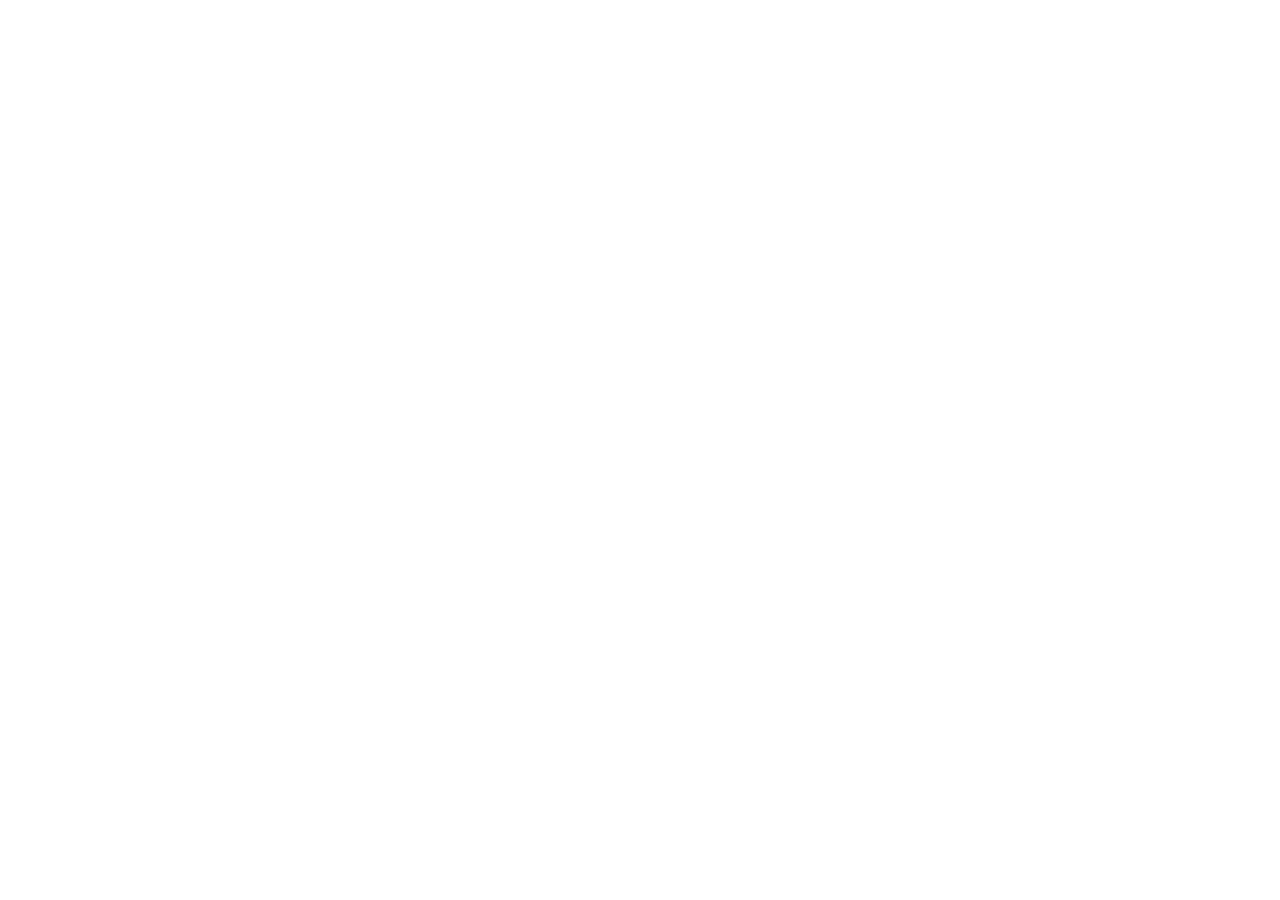
==== commit 2b0feb52: "Actualizacion de formatos de pagina a estilo y marca" ====
--- a/index.html
+++ b/index.html
@@ -3,193 +3,26 @@
 <head>
 <meta charset="UTF-8"/>
 <meta name="viewport" content="width=device-width, initial-scale=1.0"/>
-<title>Cerostaff — Automatiza los flujos de trabajo de tu negocio</title>
-<meta name="description" content="Cerostaff automatiza la atención y los procesos de tu negocio en WhatsApp, Instagram, Telegram y Facebook. Gestiona, organiza, vende y responde 24/7 sin contratar a nadie."/>
-<link rel="icon" type="image/png" href="assets/logo-icon.png"/>
-<link rel="stylesheet" href="styles.css"/>
+<meta http-equiv="refresh" content="0; url=https://cerostaff.com"/>
+<link rel="canonical" href="https://cerostaff.com"/>
+<link rel="icon" type="image/png" href="assets/cs_iconoNegro.png"/>
+<title>Cerostaff — Legal</title>
+<style>
+  html,body{margin:0;height:100%}
+  body{font-family:'Inter',system-ui,-apple-system,'Segoe UI',Roboto,sans-serif;background:#FAF9F5;color:#1b1b1c;display:grid;place-items:center;text-align:center;padding:24px}
+  a{color:#B36349;font-weight:500}
+  .card{max-width:420px}
+  .muted{color:#7A8597;font-size:14px;margin-top:8px}
+</style>
+<script>location.replace('https://cerostaff.com');</script>
 </head>
 <body>
-
-<!-- ===================== HEADER ===================== -->
-<header class="site-header">
-  <div class="container">
-    <a class="logo" href="index.html" aria-label="Cerostaff — inicio">
-      <img src="assets/logo-color.png" alt="Cerostaff"/>
-    </a>
-    <nav class="site-nav" aria-label="Navegación principal">
-      <a href="#canales">Canales</a>
-      <a href="#automatiza">Qué automatiza</a>
-      <a href="#red">Red de negocios</a>
-    </nav>
-    <div class="header-actions">
-      <a class="btn btn-primary btn-sm" href="mailto:edson.romero@cerostaff.com?subject=Solicito%20una%20demostraci%C3%B3n%20de%20Cerostaff">Solicita una demostración</a>
-    </div>
+  <div class="card">
+    <p>Redirigiendo a <a href="https://cerostaff.com">cerostaff.com</a>…</p>
+    <p class="muted">Documentos legales de Cerostaff SAS:
+      <a href="privacy-policy.html">Política de Privacidad</a> ·
+      <a href="terms-of-service.html">Términos y Condiciones</a>
+    </p>
   </div>
-</header>
-
-<main>
-
-  <!-- ===================== HERO ===================== -->
-  <section class="hero" data-screen-label="Hero">
-    <div class="hero-grid" aria-hidden="true"></div>
-    <div class="hero-halo" aria-hidden="true"></div>
-    <div class="container">
-      <div class="hero-inner">
-        <p class="eyebrow">Automatización para tu negocio</p>
-        <h1>Automatiza los flujos de trabajo de <span class="accent">tu negocio</span></h1>
-        <p class="hero-sub">Gestiona, organiza, vende y responde 24/7 — sin contratar a nadie. Cerostaff automatiza la atención y los procesos de tu negocio en WhatsApp, Instagram, Telegram y Facebook.</p>
-        <div class="hero-ctas">
-          <a class="btn btn-primary" href="mailto:edson.romero@cerostaff.com?subject=Solicito%20una%20demostraci%C3%B3n%20de%20Cerostaff">Solicita una demostración</a>
-          <a class="btn btn-secondary" href="#automatiza">Ver qué automatiza
-            <svg viewBox="0 0 24 24" fill="none" stroke="currentColor" stroke-width="2" stroke-linecap="round" stroke-linejoin="round" aria-hidden="true"><path d="M5 12h14"/><path d="m13 6 6 6-6 6"/></svg>
-          </a>
-        </div>
-        <div class="hero-meta">
-          <span><svg viewBox="0 0 24 24" fill="none" stroke="currentColor" stroke-width="2" stroke-linecap="round" stroke-linejoin="round" aria-hidden="true"><path d="M20 6 9 17l-5-5"/></svg>Operación 24/7</span>
-          <span><svg viewBox="0 0 24 24" fill="none" stroke="currentColor" stroke-width="2" stroke-linecap="round" stroke-linejoin="round" aria-hidden="true"><path d="M20 6 9 17l-5-5"/></svg>Sin contratar personal</span>
-          <span><svg viewBox="0 0 24 24" fill="none" stroke="currentColor" stroke-width="2" stroke-linecap="round" stroke-linejoin="round" aria-hidden="true"><path d="M20 6 9 17l-5-5"/></svg>Cuatro canales en un solo lugar</span>
-        </div>
-      </div>
-    </div>
-  </section>
-
-  <!-- ===================== CHANNELS ===================== -->
-  <section class="channels" id="canales" data-screen-label="Canales">
-    <div class="container">
-      <p class="channels-label">Tu negocio responde donde están tus clientes</p>
-      <div class="channels-row">
-        <div class="channel-tile">
-          <img src="assets/channels/whatsapp.png" alt="WhatsApp"/>
-          <span>WhatsApp</span>
-        </div>
-        <div class="channel-tile">
-          <img src="assets/channels/instagram.png" alt="Instagram"/>
-          <span>Instagram</span>
-        </div>
-        <div class="channel-tile">
-          <svg viewBox="0 0 240 240" aria-hidden="true"><defs><linearGradient id="tg" x1="120" y1="0" x2="120" y2="240" gradientUnits="userSpaceOnUse"><stop stop-color="#37BBFE"/><stop offset="1" stop-color="#007DBB"/></linearGradient></defs><circle cx="120" cy="120" r="120" fill="url(#tg)"/><path d="M81.2 127.4 175 80.6c4.3-1.7 8.1.9 6.5 7.8l-15.7 74.1c-1.3 6.1-5 7.6-10.1 4.7l-28-20.6-13.5 13c-1.5 1.5-2.7 2.7-5.6 2.7l2-28.6 52.1-47c2.3-2-.5-3.1-3.5-1.2l-64.4 40.5-27.8-8.7c-6-1.9-6.2-6 1.3-8.9Z" fill="#fff"/></svg>
-          <span>Telegram</span>
-        </div>
-        <div class="channel-tile">
-          <img src="assets/channels/messenger.png" alt="Facebook Messenger"/>
-          <span>Facebook Messenger</span>
-        </div>
-      </div>
-    </div>
-  </section>
-
-  <!-- ===================== WHAT IT AUTOMATES ===================== -->
-  <section class="section" id="automatiza" data-screen-label="Qué automatiza">
-    <div class="container">
-      <div class="section-head">
-        <p class="eyebrow">Qué automatiza</p>
-        <h2>Tu negocio atiende, organiza y vende solo</h2>
-        <p>Configura una vez y deja que tu operación funcione por ti. Cada conversación avanza sin que tengas que estar pendiente del teléfono.</p>
-      </div>
-      <div class="auto-grid">
-        <article class="auto-card">
-          <div class="auto-icon" aria-hidden="true">
-            <svg viewBox="0 0 24 24" fill="none" stroke="currentColor" stroke-width="2" stroke-linecap="round" stroke-linejoin="round"><circle cx="12" cy="12" r="9"/><path d="M12 7v5l3 2"/></svg>
-          </div>
-          <h3>Responde 24/7</h3>
-          <p>Tu negocio contesta cada mensaje al instante, de día o de noche, sin dejar a nadie esperando.</p>
-        </article>
-        <article class="auto-card">
-          <div class="auto-icon" aria-hidden="true">
-            <svg viewBox="0 0 24 24" fill="none" stroke="currentColor" stroke-width="2" stroke-linecap="round" stroke-linejoin="round"><rect x="3" y="4" width="18" height="18" rx="2"/><path d="M16 2v4M8 2v4M3 10h18"/><path d="m9 16 2 2 4-4"/></svg>
-          </div>
-          <h3>Agenda y organiza</h3>
-          <p>Tu negocio toma citas, ordena solicitudes y mantiene cada conversación en su lugar, lista para dar seguimiento.</p>
-        </article>
-        <article class="auto-card">
-          <div class="auto-icon" aria-hidden="true">
-            <svg viewBox="0 0 24 24" fill="none" stroke="currentColor" stroke-width="2" stroke-linecap="round" stroke-linejoin="round"><path d="M3 3h2l2.4 12.4a2 2 0 0 0 2 1.6h7.7a2 2 0 0 0 2-1.6L23 7H6"/><circle cx="9" cy="20" r="1.5"/><circle cx="18" cy="20" r="1.5"/></svg>
-          </div>
-          <h3>Vende y cotiza</h3>
-          <p>Tu negocio resuelve dudas, arma cotizaciones y cierra ventas dentro de la misma conversación.</p>
-        </article>
-        <article class="auto-card">
-          <div class="auto-icon" aria-hidden="true">
-            <svg viewBox="0 0 24 24" fill="none" stroke="currentColor" stroke-width="2" stroke-linecap="round" stroke-linejoin="round"><path d="M16 21v-2a4 4 0 0 0-4-4H6a4 4 0 0 0-4 4v2"/><circle cx="9" cy="7" r="4"/><path d="M22 11h-6"/><path d="m19 8 3 3-3 3"/></svg>
-          </div>
-          <h3>Escala a una persona</h3>
-          <p>Cuando hace falta criterio humano, tu negocio pasa la conversación a una persona de tu equipo sin perder el hilo.</p>
-        </article>
-      </div>
-    </div>
-  </section>
-
-  <!-- ===================== NETWORK TEASER ===================== -->
-  <section class="section section-muted" id="red" data-screen-label="Red de negocios">
-    <div class="container">
-      <div class="network">
-        <div class="network-copy">
-          <span class="badge">
-            <svg viewBox="0 0 24 24" fill="none" stroke="currentColor" stroke-width="2" stroke-linecap="round" stroke-linejoin="round" aria-hidden="true"><circle cx="12" cy="12" r="3"/><circle cx="5" cy="6" r="2"/><circle cx="19" cy="6" r="2"/><circle cx="5" cy="18" r="2"/><circle cx="19" cy="18" r="2"/><path d="m7 7 3 3M17 7l-3 3M7 17l3-3M17 17l-3-3"/></svg>
-            Próximamente
-          </span>
-          <h2>Red de negocios</h2>
-          <p>Conecta tu negocio con otros de la red Cerostaff y recibe clientes referidos cuando aparece una necesidad que otro negocio cubre. Conecta también con las estrategias de otros negocios de la red.</p>
-        </div>
-        <div class="network-visual" aria-hidden="true">
-          <div class="network-node center" style="left:50%;top:50%;transform:translate(-50%,-50%);">
-            <img src="assets/logo-icon.png" alt="" style="width:32px;height:32px;"/>
-          </div>
-          <div class="network-node" style="left:12%;top:16%;"><svg viewBox="0 0 24 24" fill="none" stroke="currentColor" stroke-width="2" stroke-linecap="round" stroke-linejoin="round"><path d="M3 21h18M5 21V7l8-4v18M19 21V11l-6-3"/><path d="M9 9v.01M9 12v.01M9 15v.01"/></svg></div>
-          <div class="network-node" style="right:10%;top:14%;"><svg viewBox="0 0 24 24" fill="none" stroke="currentColor" stroke-width="2" stroke-linecap="round" stroke-linejoin="round"><path d="m2 7 4.5-4.5a2 2 0 0 1 1.4-.5h8.2a2 2 0 0 1 1.4.5L22 7"/><path d="M4 7v13a1 1 0 0 0 1 1h14a1 1 0 0 0 1-1V7"/><path d="M2 7h20M9 12h6"/></svg></div>
-          <div class="network-node" style="left:9%;bottom:14%;"><svg viewBox="0 0 24 24" fill="none" stroke="currentColor" stroke-width="2" stroke-linecap="round" stroke-linejoin="round"><circle cx="12" cy="8" r="4"/><path d="M4 20a8 8 0 0 1 16 0"/></svg></div>
-          <div class="network-node" style="right:11%;bottom:16%;"><svg viewBox="0 0 24 24" fill="none" stroke="currentColor" stroke-width="2" stroke-linecap="round" stroke-linejoin="round"><path d="M3 9 12 3l9 6v11a1 1 0 0 1-1 1H4a1 1 0 0 1-1-1z"/><path d="M9 22V12h6v10"/></svg></div>
-        </div>
-      </div>
-    </div>
-  </section>
-
-  <!-- ===================== FINAL CTA ===================== -->
-  <section class="cta-banner-section">
-    <div class="container">
-      <div class="cta-banner">
-        <div class="cta-banner-glow" aria-hidden="true"></div>
-        <h2>Pon a tu negocio a trabajar 24/7</h2>
-        <p>Te mostramos en una demostración cómo Cerostaff automatiza la atención y los procesos de tu negocio.</p>
-        <a class="btn btn-on-dark" href="mailto:edson.romero@cerostaff.com?subject=Solicito%20una%20demostraci%C3%B3n%20de%20Cerostaff">Solicita una demostración</a>
-      </div>
-    </div>
-  </section>
-
-</main>
-
-<!-- ===================== FOOTER ===================== -->
-<footer class="site-footer">
-  <div class="container">
-    <div class="footer-grid">
-      <div class="footer-brand">
-        <img src="assets/logo-color.png" alt="Cerostaff"/>
-        <p>Automatización de la atención y los procesos de tu negocio en WhatsApp, Instagram, Telegram y Facebook.</p>
-        <div class="footer-legal-id">
-          Cerostaff SAS · NIT 902055075<br/>
-          Mosquera, Cundinamarca, Colombia<br/>
-          <a href="mailto:edson.romero@cerostaff.com">edson.romero@cerostaff.com</a>
-        </div>
-      </div>
-      <div class="footer-col">
-        <h4>Producto</h4>
-        <a href="index.html#canales">Canales</a>
-        <a href="index.html#automatiza">Qué automatiza</a>
-        <a href="index.html#red">Red de negocios</a>
-        <a href="mailto:edson.romero@cerostaff.com?subject=Solicito%20una%20demostraci%C3%B3n%20de%20Cerostaff">Solicita una demostración</a>
-      </div>
-      <div class="footer-col">
-        <h4>Legal</h4>
-        <a href="privacy-policy.html">Política de privacidad</a>
-        <a href="terms-of-service.html">Términos y Condiciones</a>
-      </div>
-    </div>
-    <div class="footer-bottom">
-      <span>© 2026 Cerostaff SAS — Todos los derechos reservados</span>
-      <span>Mosquera, Cundinamarca, Colombia</span>
-    </div>
-  </div>
-</footer>
-
 </body>
 </html>
